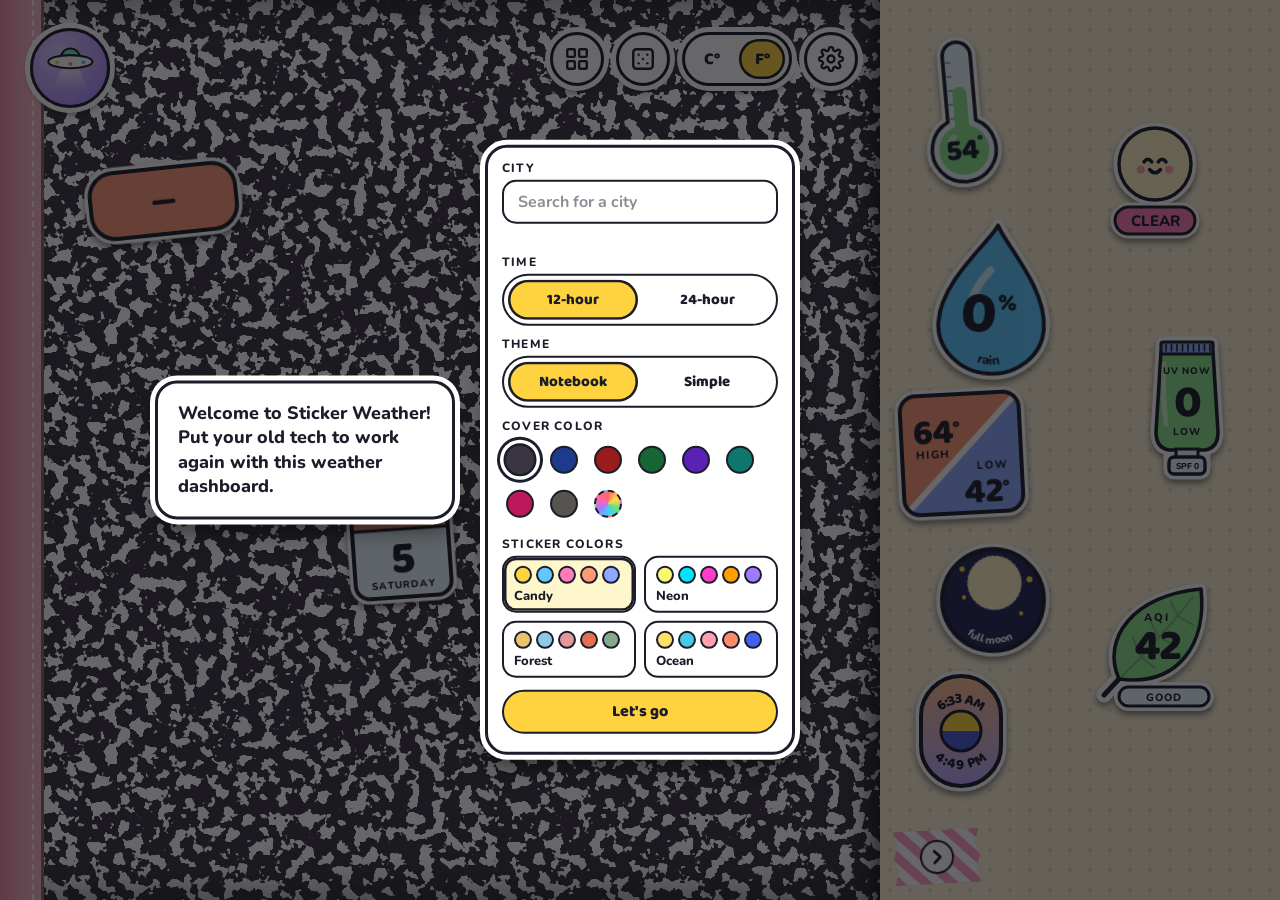
==== web/index.html @ 2c4c2743 "bug fix for dark mode simple, the face was not showing up" ====
<!doctype html>
<html lang="en">
<head>
<meta charset="utf-8">
<meta name="viewport" content="width=device-width, initial-scale=1, viewport-fit=cover">
<title>Sticker Weather</title>
<link rel="icon" type="image/svg+xml" href="favicon-light.svg" media="(prefers-color-scheme: light)">
<link rel="icon" type="image/svg+xml" href="favicon-dark.svg" media="(prefers-color-scheme: dark)">
<link href="https://fonts.googleapis.com/css2?family=Baloo+2:wght@600;700;800&family=Nunito:wght@600;800&display=swap" rel="stylesheet">
<style>
  :root {
    --ink: #1b1d2a;
    --cream: #fff6dc;
    --sheet: #fbf1d6;
    --purple: #a77bff;
    --spine: #f4a3b8;
    --bg: #fff;
    --dot: rgba(0,0,0,.14);
    --line: rgba(0,0,0,.2);
    --f1: #eee; --f2: #ddd; --f3: #bbb;
    --lg-dome: #6ee7b7; --lg-body: #fff; --lg-l1: #ffd23f; --lg-l2: #ff7ab8; --lg-l3: #5ec8ff;
    --drawer-h: 252px;
    --drawer-w: 400px;
    --drawer-w-closed: 118px;
    --spine-w: 30px;
  }
  * { box-sizing: border-box; }
  html, body { margin: 0; height: 100%; overflow: hidden; overscroll-behavior: none; background: #0b0b0d; font-family: 'Nunito', system-ui, sans-serif; color: var(--ink); }
  button { font: inherit; color: inherit; }
  :focus-visible { outline: 3px dashed var(--purple); outline-offset: 5px; }

  /* ================= layout ================= */
  .app { height: 100vh; height: 100dvh; height: var(--app-h, 100dvh); display: grid; grid-template-rows: 1fr auto; }
  .drawer { position: relative; height: var(--drawer-h); transition: height .28s ease; z-index: 30; }
  .app[data-open="false"] .drawer { height: 0; }

  /* ================= canvas: composition notebook cover ================= */
  .canvas {
    position: relative; overflow: hidden; min-height: 0; background-color: #3a3540;
    background-image: url("data:image/svg+xml;utf8,<svg xmlns='http://www.w3.org/2000/svg' width='420' height='420'><filter id='n' x='0' y='0' width='100%' height='100%'><feTurbulence type='fractalNoise' baseFrequency='0.075' numOctaves='3' seed='11' stitchTiles='stitch'/><feColorMatrix type='matrix' values='0 0 0 0 1  0 0 0 0 1  0 0 0 0 1  0 0 0 -34 15.6'/></filter><rect width='420' height='420' filter='url(%23n)'/></svg>");
    background-size: 420px 420px;
    box-shadow: inset 0 0 50px rgba(0,0,0,.55);
  }
  .spine { position: absolute; left: 0; top: 0; bottom: 0; width: var(--spine-w); z-index: 1;
    background: linear-gradient(90deg, #e98aa4, var(--spine) 40%, #f9b9c9); border-right: 3px solid rgba(0,0,0,.35); }
  .spine::after { content: ''; position: absolute; top: 0; bottom: 0; right: 7px; border-right: 2.5px dashed rgba(255,255,255,.7); }

  /* ================= top-left logo + top-right controls ================= */
  .logo { position: absolute; left: 14px; top: 14px; width: 60px; height: 60px; z-index: 6; border-radius: 50%;
    background: radial-gradient(circle at 35% 30%, #d9ccff, #a77bff); border: 3px solid var(--ink); box-shadow: 0 0 0 5px #fff, 0 6px 6px rgba(0,0,0,.5); display: grid; place-items: center; }
  .logo { cursor: pointer; text-decoration: none; color: inherit; -webkit-tap-highlight-color: transparent; }
  .logo svg { width: 74%; height: auto; }
  @keyframes ufo-bob { 0%, 100% { transform: translateY(0); } 50% { transform: translateY(-5px); } }
  @keyframes ufo-flash { 0%, 100% { opacity: 1; } 50% { opacity: .1; } }
  @media (prefers-reduced-motion: no-preference) {
    .logo:hover svg { animation: ufo-bob .9s ease-in-out infinite; }
    .logo:hover .lt { animation: ufo-flash .45s steps(2, jump-none) infinite; }
    .logo:hover .lt:nth-of-type(2) { animation-delay: .15s; }
    .logo:hover .lt:nth-of-type(3) { animation-delay: .3s; }
    @keyframes ufo-away { 0% { transform: translate(0, 0) scale(1); opacity: 1; } 22% { transform: translate(0, 6px) scale(1.05); opacity: 1; } 100% { transform: translate(34px, -130px) scale(.15) rotate(18deg); opacity: 0; } }
    .logo.launch svg { animation: ufo-away .75s cubic-bezier(.5, 0, .9, .4) forwards; }
    .logo.launch .lt { animation: ufo-flash .15s steps(2, jump-none) infinite; }
  }
  .top-actions { position: absolute; right: 14px; top: 16px; z-index: 1100; display: flex; gap: 12px; align-items: center; }
  .top-actions, .logo { transition: opacity .35s ease, transform .35s ease, visibility 0s; }
  .app.idle .top-actions, .app.idle .logo { opacity: 0; transform: translateY(-14px); pointer-events: none; visibility: hidden; transition: opacity .45s ease, transform .45s ease, visibility 0s .45s; }
  .units, .gear { background: #fff; border: 3px solid var(--ink); box-shadow: 0 0 0 5px #fff, 0 6px 6px rgba(0,0,0,.5); }
  .units { display: flex; gap: 4px; padding: 4px; border-radius: 999px; }
  .units button { font: 800 17px/1 'Baloo 2', sans-serif; min-width: 46px; min-height: 40px; border: 0; border-radius: 999px; padding: 0 12px; background: transparent; cursor: pointer; transition: background-color .15s; }
  .units button:hover { background: #f1ecff; }
  .units button[aria-pressed="true"] { background: #ffd23f; box-shadow: inset 0 0 0 2.5px var(--ink); }
  .gear { width: 54px; height: 54px; border-radius: 50%; padding: 0; cursor: pointer; display: grid; place-items: center; transition: background-color .15s; }
  .gear:hover { background: #f1ecff; }
  .gear svg { width: 26px; height: 26px; }
  .gear { transition: background-color .15s, transform .15s, opacity .15s; }

  /* grid button: locked state swaps the grid icon for a lock; a lock FAB hangs below it on hover (mouse only) */
  .grid-wrap { position: relative; display: flex; }
  #grid { -webkit-touch-callout: none; user-select: none; -webkit-user-select: none; }
  #grid .ic-lock { display: none; }
  #grid[aria-pressed="true"] .ic-grid { display: none; }
  #grid[aria-pressed="true"] .ic-lock { display: block; }
  .fab { position: absolute; top: calc(100% + 10px); left: 50%; width: 44px; height: 44px; z-index: 2;
    opacity: 0; visibility: hidden; pointer-events: none; transform: translate(-50%, -6px) scale(.9);
    transition: opacity .15s, transform .15s, visibility 0s .15s, background-color .15s; }
  .fab svg { width: 22px; height: 22px; }
  .fab::before { content: ''; position: absolute; inset: -14px -8px -8px; }   /* keeps hover alive across the gap and enlarges the hit area */
  #grid[aria-pressed="true"] ~ .fab, #grid[aria-disabled="true"] ~ .fab { display: none; }
  @media (hover: hover) and (pointer: fine) {
    .grid-wrap:hover .fab, .grid-wrap:focus-within .fab { opacity: 1; visibility: visible; pointer-events: auto; transform: translate(-50%, 0) scale(1);
      transition: opacity .15s, transform .15s, visibility 0s, background-color .15s; }
  }
  .trash:not(.show) { opacity: 0; transform: scale(.6); visibility: hidden; pointer-events: none; transition: opacity .15s, transform .15s, visibility 0s .15s; }
  .trash.hot { background: #ff4d6a; color: #fff; transform: scale(1.32); box-shadow: 0 0 0 5px #fff, 0 0 0 9px #ff4d6a; }
  .trash.hot svg { animation: bump .5s ease infinite; }
  .sticker .rz { position: absolute; right: -24px; bottom: -24px; width: 30px; height: 30px; display: grid; place-items: center; background: #fff; color: var(--ink); border: 2.5px solid var(--ink); border-radius: 50%; cursor: nwse-resize; touch-action: none; pointer-events: auto; z-index: 3; box-shadow: 0 2px 3px rgba(0,0,0,.4); }
  .sticker .rz::before { content: ''; position: absolute; inset: -12px; }
  .sticker .rz svg { width: 16px; height: 16px; }
  .sticker.resizing { filter: drop-shadow(0 10px 8px rgba(0,0,0,.45)); }
  .tool[aria-pressed="true"], .tool[aria-pressed="true"]:hover { background: #ffd23f; }
  .cell-hint { position: absolute; z-index: 5; pointer-events: none; border: 3px dashed #fff; border-radius: 16px; background: rgba(255, 255, 255, .14); transition: left .12s, top .12s, width .12s, height .12s; }
  .tool { touch-action: manipulation; }
  .tool[aria-disabled="true"] { opacity: .5; cursor: default; }
  .tool[aria-disabled="true"]:hover { background: #fff; }
  .tool:active:not([aria-disabled="true"]) svg { transform: scale(.88); }
  .tool svg { transition: transform .12s; }
  .sticker.doomed::after { border-style: solid; border-color: #ff4d6a; background: rgba(255, 77, 106, .3); }
  .sticker.doomed svg { transform: scale(.82); opacity: .75; transition: transform .14s ease, opacity .14s ease; }
  .trash.bump svg { animation: bump .38s ease; }
  @keyframes bump { 0%, 100% { transform: rotate(0); } 30% { transform: rotate(-14deg); } 65% { transform: rotate(10deg); } }
  .sticker.sel::after { content: ''; position: absolute; inset: -10px; border: 3px dashed #fff; border-radius: 18px; pointer-events: none; }

  /* ================= settings panel ================= */
  .panel { position: absolute; z-index: 1200; right: 14px; top: 86px; width: min(310px, calc(100% - 28px)); padding: 14px 14px 6px; background: #fff; color: var(--ink); border: 3px solid var(--ink); border-radius: 22px; box-shadow: 0 0 0 5px #fff, 0 12px 20px rgba(0,0,0,.45); }
  .panel[hidden] { display: none; }
  .panel { max-height: calc(100% - 96px); overflow-y: auto; overscroll-behavior: contain; }
  /* first visit: the same panel opens as a centered modal with a welcome note, then glides to its dropdown spot */
  .intro-backdrop { position: fixed; inset: 0; z-index: 1190; background: rgba(11, 11, 13, .62); transition: opacity .4s ease; }
  .intro-backdrop[hidden], .welcome[hidden], .intro-only[hidden], .introerr[hidden] { display: none; }
  .intro-backdrop.out, .welcome.out { opacity: 0; }
  .welcome { position: fixed; z-index: 1200; width: min(300px, calc(100vw - 28px)); padding: 18px 20px; background: #fff; color: var(--ink); border: 3px solid var(--ink); border-radius: 22px; box-shadow: 0 0 0 5px #fff, 0 12px 20px rgba(0,0,0,.45); font: 800 18px/1.35 'Nunito', sans-serif; transition: opacity .3s ease; }
  .panel:focus { outline: none; }
  .panel.intro { position: fixed; z-index: 1200; left: 50%; top: 50%; right: auto; transform: translate(-50%, -50%); max-height: calc(100dvh - 28px); }
  .introdone { width: 100%; min-height: 44px; border: 2.5px solid var(--ink); border-radius: 999px; background: #ffd23f; font: 800 16px/1 'Baloo 2', sans-serif; cursor: pointer; }
  .introdone:hover { filter: brightness(.96); }
  .introerr { margin: 0 2px 8px; font: 800 13px/1.3 'Nunito', sans-serif; color: #c0182f; }
  html[data-theme="simple"] .welcome { background: var(--bg); border-width: 2px; box-shadow: 0 10px 28px rgba(0,0,0,.2); }
  html[data-theme="simple"] .introdone { background: var(--f3); }
  @media (min-width: 700px) {
    .welcome { left: 50%; top: 50%; transform: translate(calc(-100% - 185px), -50%); }   /* desktop: note sits to the left of the modal */
  }
  @media (max-width: 699px) {
    .welcome { left: 50%; top: 14px; transform: translateX(-50%); }                     /* mobile: note sits on top of the modal */
    .panel.intro { top: auto; bottom: 14px; transform: translateX(-50%); max-height: calc(100dvh - 190px); }
  }
  .cityfield { position: relative; }
  #cityInput { width: 100%; min-height: 44px; padding: 0 14px; border: 2.5px solid var(--ink); border-radius: 14px; background: #fff; color: var(--ink); font: 700 16px/1 'Nunito', sans-serif; }
  #cityInput::placeholder { color: var(--ink); opacity: .5; }
  #cityList { list-style: none; margin: 6px 0 0; padding: 0; max-height: 224px; overflow-y: auto; border: 2.5px solid var(--ink); border-radius: 14px; background: #fff; }
  #cityList[hidden] { display: none; }
  #cityList li { min-height: 44px; padding: 7px 14px; display: flex; flex-direction: column; justify-content: center; cursor: pointer; font: 800 15px/1.15 'Nunito', sans-serif; }
  #cityList li + li { border-top: 1.5px solid rgba(0,0,0,.12); }
  #cityList li small { font: 600 12px/1.25 'Nunito', sans-serif; opacity: .7; }
  #cityList li:hover, #cityList li[aria-selected="true"] { background: #f1ecff; }
  .citymsg { margin: 6px 2px 0; min-height: 1.2em; font: 700 12px/1.3 'Nunito', sans-serif; opacity: .78; }
  .panel .grp { margin: 0 0 12px; }
  .panel h3 { margin: 0 0 6px; font: 800 12px/1 'Nunito', sans-serif; letter-spacing: 1.2px; text-transform: uppercase; }
  .seg { display: flex; gap: 4px; padding: 4px; border: 2.5px solid var(--ink); border-radius: 999px; }
  .seg button { flex: 1; min-height: 40px; border: 0; border-radius: 999px; background: transparent; font: 800 15px/1 'Baloo 2', sans-serif; cursor: pointer; transition: background-color .15s; }
  .seg button:hover { background: #f1ecff; }
  .seg button[aria-pressed="true"] { background: #ffd23f; box-shadow: inset 0 0 0 2.5px var(--ink); }
  .swatches { display: flex; flex-wrap: wrap; gap: 0; margin: 0 -4px; }
  .sw { width: 44px; height: 44px; border: 0; padding: 0; background: transparent; cursor: pointer; display: grid; place-items: center; }
  .sw i { width: 28px; height: 28px; border-radius: 50%; background: var(--c); border: 2.5px solid var(--ink); transition: transform .15s; }
  .sw[aria-pressed="true"] i { transform: scale(1.18); box-shadow: 0 0 0 3px #fff, 0 0 0 5.5px var(--ink); }
  .custom { width: 44px; height: 44px; display: grid; place-items: center; cursor: pointer; position: relative; }
  .custom input { position: absolute; inset: 0; width: 100%; height: 100%; opacity: 0; cursor: pointer; }
  .custom i { width: 28px; height: 28px; border-radius: 50%; border: 2.5px dashed var(--ink); background: conic-gradient(#f66, #fd4, #6d8, #4cf, #a7f, #f6a, #f66); }
  .palettes { display: grid; grid-template-columns: 1fr 1fr; gap: 8px; }
  .pal { min-height: 56px; padding: 8px 10px; display: grid; gap: 6px; align-content: center; text-align: left; border: 2.5px solid var(--ink); border-radius: 14px; background: #fff; color: var(--ink); cursor: pointer; transition: background-color .15s; }
  .pal:hover { background: #f1ecff; }
  .pal[aria-pressed="true"] { background: #fff7cc; box-shadow: inset 0 0 0 2.5px var(--ink); }
  .pal .chips { display: flex; gap: 4px; }
  .pal .chips i { width: 18px; height: 18px; border-radius: 50%; background: var(--c); border: 2px solid var(--ink); }
  .pal .nm { font: 800 13px/1 'Nunito', sans-serif; }

  /* ================= stickers ================= */
  .sticker { touch-action: none; user-select: none; -webkit-user-select: none; cursor: grab; filter: drop-shadow(0 4px 3px rgba(0,0,0,.45)); transition: filter .15s; }
  .sticker svg { display: block; width: 100%; height: 100%; overflow: visible; pointer-events: none; }
  .sticker text { font-family: 'Baloo 2', 'Nunito', sans-serif; font-weight: 800; }
  .sticker .lab { font-family: 'Nunito', sans-serif; font-weight: 800; }
  .sticker:hover { filter: drop-shadow(0 7px 5px rgba(0,0,0,.5)); }
  .sticker.drag { cursor: grabbing; z-index: 1000; filter: drop-shadow(0 16px 10px rgba(0,0,0,.5)); }
  .canvas .sticker { position: absolute; left: 0; top: 0; z-index: 10; }
  #dragLayer .sticker { position: fixed; z-index: 1000; }
  .sticker.pop svg { animation: pop .34s cubic-bezier(.3, 1.6, .5, 1); }
  @keyframes pop { 0% { transform: scale(.82); } 100% { transform: scale(1); } }

  /* ================= drawer: the sticker sheet ================= */
  .drawer-inner { position: absolute; inset: 0; overflow: hidden; display: flex; flex-direction: column; opacity: 1; transition: opacity .2s ease;
    background-color: var(--sheet); background-image: radial-gradient(rgba(27,29,42,.13) 1.6px, transparent 2px); background-size: 20px 20px;
    box-shadow: 0 -8px 18px rgba(0,0,0,.35); }
  .app[data-open="false"] .drawer-inner { opacity: 0; pointer-events: none; }

  .tab { position: absolute; right: 12px; top: -48px; width: 78px; height: 48px; border: 0; padding: 0; cursor: pointer; z-index: 5; display: grid; place-items: center; color: var(--ink);
    background: repeating-linear-gradient(45deg, #ff9ec4 0 9px, #fff 9px 18px); transform: rotate(-3deg); filter: drop-shadow(0 3px 2px rgba(0,0,0,.45));
    clip-path: polygon(0 0, 5% 25%, 0 50%, 5% 75%, 0 100%, 100% 100%, 95% 75%, 100% 50%, 95% 25%, 100% 0); transition: transform .15s; }
  .tab:hover { transform: rotate(-1deg) translateY(-2px); }
  .tab span { display: grid; place-items: center; width: 34px; height: 34px; border-radius: 50%; background: #fff; border: 2.5px solid var(--ink); }
  .tab svg { width: 20px; height: 20px; transition: transform .28s ease; }
  .app[data-open="false"] .tab svg { transform: rotate(180deg); }

  .slots { flex: 1; display: flex; justify-content: space-evenly; align-items: center; padding: 18px 16px 0; min-height: 0; }
  .slot { display: grid; place-items: center; min-width: 0; }
  .slot:nth-child(1) { transform: translateY(-4px) rotate(-5deg); }
  .slot:nth-child(2) { transform: translateY(2px) rotate(4deg); }
  .slot:nth-child(3) { transform: translateY(-10px) rotate(-3deg); }
  .slot:nth-child(4) { transform: translateY(8px) rotate(5deg); }

  .nav { display: flex; align-items: center; justify-content: center; gap: 18px; padding: 0 0 14px; }
  .nav[hidden] { display: none; }
  .nav .arrow { width: 44px; height: 44px; border-radius: 50%; border: 3px solid var(--ink); background: #fff; color: var(--ink); box-shadow: 0 3px 0 var(--ink); cursor: pointer; display: grid; place-items: center; padding: 0; transition: transform .12s, box-shadow .12s, background-color .15s; }
  .nav .arrow:hover:not(:disabled) { background: #f1ecff; }
  .nav .arrow:active:not(:disabled) { transform: translateY(3px); box-shadow: 0 0 0 var(--ink); }
  .nav .arrow:disabled { opacity: .35; cursor: default; }
  .nav .arrow svg { width: 20px; height: 20px; }
  .dots { display: flex; gap: 8px; align-items: center; }
  .dot { width: 44px; height: 44px; border: 0; padding: 0; background: transparent; cursor: pointer; display: grid; place-items: center; }
  .dot::before { content: ''; width: 16px; height: 16px; border-radius: 50%; background: var(--c, #ff8fb8); border: 2.5px solid var(--ink); transition: transform .15s; }
  .dot[aria-current="true"]::before { transform: scale(1.45); box-shadow: 0 0 0 3px #fff, 0 0 0 5.5px var(--ink); }
  .dot:nth-child(2n)::before { --c: #ffd23f; }
  .dot:nth-child(3n)::before { --c: #5ec8ff; }

  /* ================= theme: simple (soft dots, light/dark, monochrome) ================= */
  html[data-theme="simple"] { --purple: var(--ink); }
  html[data-theme="simple"] body { background: var(--bg); }
  html[data-theme="simple"] :focus-visible { outline: 2.5px solid var(--ink); outline-offset: 4px; }
  html[data-theme="simple"] .canvas { background-color: var(--bg); background-image: radial-gradient(var(--dot) 1.6px, transparent 2px); background-size: 22px 22px; box-shadow: none; }
  html[data-theme="simple"] .spine, html[data-theme="simple"]
  html[data-theme="simple"] .logo { background: var(--f1); border: 2px solid var(--ink); box-shadow: none; }
  html[data-theme="simple"] .units, html[data-theme="simple"] .gear, html[data-theme="simple"] .panel { background: var(--bg); border: 2px solid var(--ink); box-shadow: 0 4px 14px rgba(0,0,0,.12); }
  html[data-theme="simple"] .panel { box-shadow: 0 10px 28px rgba(0,0,0,.2); }
  html[data-theme="simple"] .units button:hover, html[data-theme="simple"] .gear:hover, html[data-theme="simple"] .seg button:hover { background: var(--f1); }
  html[data-theme="simple"] .units button[aria-pressed="true"], html[data-theme="simple"] .seg button[aria-pressed="true"] { background: var(--f3); box-shadow: none; }
  html[data-theme="simple"] .seg { border-width: 2px; }
  html[data-theme="simple"] #cityInput, html[data-theme="simple"] #cityList { border-width: 2px; border-radius: 14px; background: var(--bg); }
  html[data-theme="simple"] #cityList li:hover, html[data-theme="simple"] #cityList li[aria-selected="true"] { background: var(--f1); }
  html[data-theme="simple"] #cityList li + li { border-top-color: var(--line); }
  html[data-theme="simple"] .trash.hot { background: var(--ink); color: var(--bg); box-shadow: 0 0 0 5px var(--bg), 0 0 0 8px var(--ink); }
  html[data-theme="simple"] .sticker.doomed::after { border-color: var(--ink); background: var(--dot); }
  html[data-theme="simple"] .sticker .rz { border-radius: 0; background: var(--bg); border-width: 2px; }
  html[data-theme="simple"] .tool[aria-pressed="true"], html[data-theme="simple"] .tool[aria-pressed="true"]:hover { background: var(--f3); }
  html[data-theme="simple"] .cell-hint { border-color: var(--ink); background: var(--dot); border-radius: 0; }
  html[data-theme="simple"] .sticker.sel::after { border-color: var(--ink); }
  html[data-theme="simple"] .sw[aria-pressed="true"] i { box-shadow: 0 0 0 3px var(--bg), 0 0 0 5px var(--ink); }
  html[data-theme="simple"] .sticker { filter: drop-shadow(0 2px 4px rgba(0,0,0,.16)); }
  html[data-theme="simple"] .sticker:hover { filter: drop-shadow(0 4px 8px rgba(0,0,0,.22)); }
  html[data-theme="simple"] .sticker.drag { filter: drop-shadow(0 14px 14px rgba(0,0,0,.28)); }
  html[data-theme="simple"] .slot { transform: none !important; }
  html[data-theme="simple"] .drawer-inner { background-color: var(--sheet); background-image: radial-gradient(var(--dot) 1.6px, transparent 2px); background-size: 22px 22px; border-top: 2px solid var(--ink); box-shadow: 0 -6px 18px rgba(0,0,0,.1); }
  html[data-theme="simple"] .tab { background: var(--f2); border: 0; clip-path: none; transform: none; filter: none; border-radius: 14px 14px 0 0; box-shadow: inset 0 0 0 2px var(--ink); }
  html[data-theme="simple"] .tab:hover { transform: none; background: var(--f3); }
  html[data-theme="simple"] .tab span { background: transparent; border: 0; }
  html[data-theme="simple"] .nav .arrow { background: var(--bg); border-width: 2px; box-shadow: none; }
  html[data-theme="simple"] .nav .arrow:hover:not(:disabled) { background: var(--f1); }
  html[data-theme="simple"] .nav .arrow:active:not(:disabled) { transform: scale(.94); }
  html[data-theme="simple"] .dot::before { background: var(--f3); border-width: 2px; }
  html[data-theme="simple"] .dot[aria-current="true"]::before { background: var(--ink); box-shadow: 0 0 0 3px var(--sheet), 0 0 0 5px var(--ink); }
  html[data-theme="simple"] {
    --lg-dome: var(--f3); --lg-body: var(--f1); --lg-l1: var(--ink); --lg-l2: var(--ink); --lg-l3: var(--ink);
  }

  /* ================= mobile: compact top row ================= */
  @media (max-width: 699px) {
    .logo { left: 10px; top: 12px; width: 52px; height: 52px; }
    .top-actions { right: 10px; top: 14px; gap: 6px; }
    .gear { width: 44px; height: 44px; }
    .gear svg { width: 22px; height: 22px; }
    .units button { min-width: 38px; min-height: 36px; padding: 0 8px; font-size: 16px; }
    .panel { top: 74px; right: 10px; max-height: calc(100% - 84px); }
  }

  /* ================= tablet ================= */
  @media (min-width: 700px) {
    :root { --spine-w: 38px; }
    .logo { left: 30px; top: 28px; width: 80px; height: 80px; }
    .top-actions { right: 22px; top: 32px; }
    .panel { right: 22px; top: 102px; }
  }

  /* ================= desktop: drawer becomes a right sidebar ================= */
  @media (min-width: 1100px) {
    :root { --spine-w: 44px; }
    .app { grid-template-rows: none; grid-template-columns: 1fr auto; }
    .drawer { height: 100%; width: var(--drawer-w); transition: width .28s ease; }
    .app[data-open="false"] .drawer { height: 100%; width: var(--drawer-w-closed); }
    .drawer-inner { flex-direction: row-reverse; border-top: 0; box-shadow: -8px 0 18px rgba(0,0,0,.35); }
    html[data-theme="simple"] .drawer-inner { border-left: 2px solid var(--ink); box-shadow: -6px 0 18px rgba(0,0,0,.1); }
    .tab { right: auto; left: 14px; top: auto; bottom: 16px; width: 86px; height: 54px; }
    html[data-theme="simple"] .tab { left: 0; bottom: 16px; border-radius: 0 14px 14px 0; }
    .tab svg { transform: rotate(-90deg); }
    .app[data-open="false"] .tab svg { transform: rotate(90deg); }
    .slots { flex-direction: column; flex-wrap: wrap; align-content: space-evenly; justify-content: space-evenly; gap: 8px 0; padding: 24px 12px 96px 0; }
    .slot { width: 50%; }
    .slot[data-alt="0"] { translate: -16px 0; }   /* zigzag: every other sticker in a column steps aside */
    .slot[data-alt="1"] { translate: 16px 0; }
    .slot:nth-child(1) { transform: translateY(-4px) rotate(-5deg); }
    .slot:nth-child(2) { transform: translateY(6px) rotate(4deg); }
    .slot:nth-child(3) { transform: translateY(-2px) rotate(-3deg); }
    .slot:nth-child(4) { transform: translateY(4px) rotate(5deg); }
    .nav { flex-direction: column; padding: 0 0 0 20px; gap: 12px; justify-content: center; }
    .nav .arrow svg { transform: rotate(90deg); }
    .dots { flex-direction: column; gap: 4px; }
  }

  @media (prefers-reduced-motion: reduce) {
    .drawer, .drawer-inner, .tab svg, .sticker, .tab, .units button, .seg button, .sw i, .fab { transition: none; }
    .sticker.pop svg, .trash.bump svg, .trash.hot svg { animation: none; }
  }
</style>
</head>
<body>
<div class="app" id="app" data-open="true">
  <main class="canvas" id="canvas">
    <div class="spine" aria-hidden="true"></div>
    <a class="logo" href="https://kachel.work" aria-label="kachel.work">
      <svg viewBox="-46 -30 92 86" aria-hidden="true"><defs><linearGradient id="bm" x1="0" y1="0" x2="0" y2="1"><stop offset="0" stop-color="#fff" stop-opacity=".7"/><stop offset="1" stop-color="#fff" stop-opacity="0"/></linearGradient></defs><polygon points="-14,10 14,10 28,52 -28,52" fill="url(#bm)" style="opacity:var(--beam-o,1)"/><path d="M -16 -3 A 16 16 0 0 1 16 -3 Z" style="fill:var(--lg-dome);stroke:var(--ink)" stroke-width="3.5" stroke-linejoin="round"/><ellipse cx="0" cy="3" rx="37" ry="11" style="fill:var(--lg-body);stroke:var(--ink)" stroke-width="3.5"/><circle class="lt" cx="-22" cy="4" r="3.4" style="fill:var(--lg-l1)"/><circle class="lt" cx="0" cy="7" r="3.4" style="fill:var(--lg-l2)"/><circle class="lt" cx="22" cy="4" r="3.4" style="fill:var(--lg-l3)"/></svg>
    </a>
    <div class="top-actions">
      <button class="gear trash" id="trash" type="button" aria-label="Remove selected sticker">
        <svg viewBox="0 0 24 24" fill="none" stroke="currentColor" stroke-width="2.2" stroke-linecap="round" stroke-linejoin="round" aria-hidden="true"><path d="M3 6h18"/><path d="M19 6l-1 14a2 2 0 0 1-2 2H8a2 2 0 0 1-2-2L5 6"/><path d="M8 6V4a2 2 0 0 1 2-2h4a2 2 0 0 1 2 2v2"/><path d="M10 11v6"/><path d="M14 11v6"/></svg>
      </button>
      <div class="grid-wrap">
        <button class="gear tool" id="grid" type="button" aria-label="Arrange stickers in a grid. Click again to shuffle the grid. Press and hold on touch screens to lock it">
          <svg class="ic-grid" viewBox="0 0 24 24" fill="none" stroke="currentColor" stroke-width="2.2" stroke-linecap="round" stroke-linejoin="round" aria-hidden="true"><rect x="3" y="3" width="7" height="7" rx="1"/><rect x="14" y="3" width="7" height="7" rx="1"/><rect x="14" y="14" width="7" height="7" rx="1"/><rect x="3" y="14" width="7" height="7" rx="1"/></svg>
          <svg class="ic-lock" viewBox="0 0 24 24" fill="none" stroke="currentColor" stroke-width="2.2" stroke-linecap="round" stroke-linejoin="round" aria-hidden="true"><rect x="5" y="11" width="14" height="10" rx="2"/><path d="M8 11V7a4 4 0 0 1 8 0v4"/></svg>
        </button>
        <button class="gear fab" id="gridFab" type="button" aria-label="Lock the grid">
          <svg viewBox="0 0 24 24" fill="none" stroke="currentColor" stroke-width="2.2" stroke-linecap="round" stroke-linejoin="round" aria-hidden="true"><rect x="5" y="11" width="14" height="10" rx="2"/><path d="M8 11V7a4 4 0 0 1 8 0v4"/></svg>
        </button>
      </div>
      <button class="gear tool" id="shuffle" type="button" aria-label="Scatter stickers randomly. Double-tap to also randomize their sizes">
        <svg viewBox="0 0 24 24" fill="none" stroke="currentColor" stroke-width="2.2" stroke-linecap="round" stroke-linejoin="round" aria-hidden="true"><rect x="3" y="3" width="18" height="18" rx="3"/><path d="M8 8h.01"/><path d="M16 8h.01"/><path d="M12 12h.01"/><path d="M8 16h.01"/><path d="M16 16h.01"/></svg>      </button>
      <div class="units" role="group" aria-label="Temperature unit">
        <button type="button" data-unit="C" aria-pressed="false">C°</button>
        <button type="button" data-unit="F" aria-pressed="true">F°</button>
      </div>
      <button class="gear" id="gear" type="button" aria-label="Theme settings" aria-expanded="false" aria-controls="panel">
        <svg viewBox="0 0 24 24" fill="none" stroke="currentColor" stroke-width="2.2" stroke-linecap="round" stroke-linejoin="round" aria-hidden="true"><circle cx="12" cy="12" r="3.2"/><path d="M19.4 15a1.7 1.7 0 0 0 .3 1.9l.1.1a2 2 0 1 1-2.8 2.8l-.1-.1a1.7 1.7 0 0 0-1.9-.3 1.7 1.7 0 0 0-1 1.5V21a2 2 0 1 1-4 0v-.1a1.7 1.7 0 0 0-1.1-1.5 1.7 1.7 0 0 0-1.9.3l-.1.1a2 2 0 1 1-2.8-2.8l.1-.1a1.7 1.7 0 0 0 .3-1.9 1.7 1.7 0 0 0-1.5-1H3a2 2 0 1 1 0-4h.1a1.7 1.7 0 0 0 1.5-1.1 1.7 1.7 0 0 0-.3-1.9l-.1-.1a2 2 0 1 1 2.8-2.8l.1.1a1.7 1.7 0 0 0 1.9.3H9a1.7 1.7 0 0 0 1-1.5V3a2 2 0 1 1 4 0v.1a1.7 1.7 0 0 0 1 1.5 1.7 1.7 0 0 0 1.9-.3l.1-.1a2 2 0 1 1 2.8 2.8l-.1.1a1.7 1.7 0 0 0-.3 1.9V9a1.7 1.7 0 0 0 1.5 1H21a2 2 0 1 1 0 4h-.1a1.7 1.7 0 0 0-1.5 1z"/></svg>
      </button>
    </div>

    <section class="panel" id="panel" role="dialog" aria-label="Settings" hidden>
      <div class="grp">
        <h3 id="h-city">City</h3>
        <div class="cityfield">
          <input id="cityInput" type="search" role="combobox" aria-labelledby="h-city" aria-autocomplete="list" aria-expanded="false" aria-controls="cityList" autocomplete="off" autocapitalize="words" spellcheck="false" placeholder="Search for a city">
          <ul id="cityList" role="listbox" aria-labelledby="h-city" hidden></ul>
        </div>
        <p class="citymsg" id="cityMsg" aria-live="polite"></p>
      </div>
      <div class="grp">
        <h3 id="h-clock">Time</h3>
        <div class="seg" role="group" aria-labelledby="h-clock">
          <button type="button" data-clock-btn="12" aria-pressed="true">12-hour</button>
          <button type="button" data-clock-btn="24" aria-pressed="false">24-hour</button>
        </div>
      </div>
      <div class="grp">
        <h3 id="h-theme">Theme</h3>
        <div class="seg" role="group" aria-labelledby="h-theme">
          <button type="button" data-theme-btn="notebook" aria-pressed="true">Notebook</button>
          <button type="button" data-theme-btn="simple" aria-pressed="false">Simple</button>
        </div>
      </div>
      <div class="grp notebook-only">
        <h3 id="h-cover">Cover color</h3>
        <div class="swatches" id="coverSwatches" role="group" aria-labelledby="h-cover"></div>
      </div>
      <div class="grp notebook-only">
        <h3 id="h-palette">Sticker colors</h3>
        <div class="palettes" id="palettes" role="group" aria-labelledby="h-palette"></div>
      </div>
      <div class="grp simple-only">
        <h3 id="h-mode">Mode</h3>
        <div class="seg" role="group" aria-labelledby="h-mode">
          <button type="button" data-mode-btn="light" aria-pressed="true">Light</button>
          <button type="button" data-mode-btn="dark" aria-pressed="false">Dark</button>
        </div>
      </div>
      <div class="grp simple-only">
        <h3 id="h-color">Color</h3>
        <div class="swatches" id="swatches" role="group" aria-labelledby="h-color"></div>
      </div>
      <div class="grp intro-only" hidden>
        <p class="introerr" id="introErr" role="alert" hidden>Choose a city to continue.</p>
        <button type="button" class="introdone" id="introDone">Let's go</button>
      </div>
    </section>
    <div class="intro-backdrop" id="introBackdrop" hidden></div>
    <div class="welcome" id="welcome" hidden>Welcome to Sticker Weather! Put your old tech to work again with this weather dashboard.</div>
  </main>

  <aside class="drawer" id="drawer" aria-label="Sticker sheet">
    <button class="tab" id="tab" type="button" aria-label="Toggle sticker drawer" aria-expanded="true">
      <span><svg viewBox="0 0 24 24" fill="none" stroke="currentColor" stroke-width="3.5" stroke-linecap="round" stroke-linejoin="round"><path d="M5 9l7 7 7-7"/></svg></span>
    </button>
    <div class="drawer-inner">
      <div class="slots" id="slots"></div>
      <div class="nav" id="nav">
        <button type="button" class="arrow" id="prev" aria-label="Previous drawer"><svg viewBox="0 0 24 24" fill="none" stroke="currentColor" stroke-width="4" stroke-linecap="round" stroke-linejoin="round"><path d="M15 5l-7 7 7 7"/></svg></button>
        <div class="dots" id="dots"></div>
        <button type="button" class="arrow" id="next" aria-label="Next drawer"><svg viewBox="0 0 24 24" fill="none" stroke="currentColor" stroke-width="4" stroke-linecap="round" stroke-linejoin="round"><path d="M9 5l7 7-7 7"/></svg></button>
      </div>
    </div>
  </aside>
</div>
<div id="dragLayer"></div>

<script>
/* ============ data (Chicago) ============ */
const CHI = { name: 'Chicago', lat: 41.8781, lon: -87.6298, tz: 'America/Chicago' };
// fallback sample, replaced by live Open-Meteo data when the fetch succeeds
const data = { tempF: 54, feelsF: 51, highF: 64, lowF: 42, code: 0, isDay: 0, precip: 0, sr: '06:33', ss: '16:49', get sunrise() { return clockHM(this.sr); }, get sunset() { return clockHM(this.ss); }, moonPhase: 0.5, uvNow: 3, uvPeak: 5, aqi: 42 };

const clockHM = hm => { const [h, m] = hm.split(':').map(Number), mm = String(m).padStart(2, '0'); return state.clock === '24' ? `${String(h).padStart(2, '0')}:${mm}` : `${((h + 11) % 12) + 1}:${mm} ${h < 12 ? 'AM' : 'PM'}`; };
const phaseName = p => p < .03 || p > .97 ? 'new moon' : p < .22 ? 'waxing crescent' : p < .28 ? 'first quarter' : p < .47 ? 'waxing gibbous' : p < .53 ? 'full moon' : p < .72 ? 'waning gibbous' : p < .78 ? 'last quarter' : 'waning crescent';
const precipLabel = c => c >= 95 ? 'thunderstorm' : (c >= 71 && c <= 77) || c === 85 || c === 86 ? 'snow' : [56, 57, 66, 67].includes(c) ? 'freezing rain' : c >= 51 && c <= 55 ? 'drizzle' : 'rain';

async function loadData() {
  if (!state.city) return;                       // no city chosen yet: nothing to look up
  try {
    const u = `https://api.open-meteo.com/v1/forecast?latitude=${CHI.lat}&longitude=${CHI.lon}&current=temperature_2m,apparent_temperature,weather_code,is_day&hourly=precipitation_probability,uv_index&daily=temperature_2m_max,temperature_2m_min,sunrise,sunset,uv_index_max&temperature_unit=fahrenheit&timezone=${CHI.tz}&forecast_days=1`;
    const j = await (await fetch(u)).json();
    const hour = j.current.time.slice(0, 13) + ':00', i = j.hourly.time.indexOf(hour);
    Object.assign(data, {
      tempF: j.current.temperature_2m, feelsF: j.current.apparent_temperature, code: j.current.weather_code, isDay: j.current.is_day,
      highF: j.daily.temperature_2m_max[0], lowF: j.daily.temperature_2m_min[0],
      precip: j.hourly.precipitation_probability[i] ?? 0, sr: j.daily.sunrise[0].slice(11, 16), ss: j.daily.sunset[0].slice(11, 16),
      uvNow: j.hourly.uv_index[i] ?? 0, uvPeak: j.daily.uv_index_max[0] ?? 0
    });
  } catch (e) { /* keep fallback */ }
  try {
    const a = await (await fetch(`https://air-quality-api.open-meteo.com/v1/air-quality?latitude=${CHI.lat}&longitude=${CHI.lon}&current=us_aqi&timezone=${CHI.tz}`)).json();
    if (a.current && a.current.us_aqi != null) data.aqi = a.current.us_aqi;
  } catch (e) { /* keep fallback */ }
  try {
    const SC = await import('https://cdn.jsdelivr.net/npm/suncalc@2.1.1/+esm');
    data.moonPhase = (SC.getMoonIllumination || SC.default.getMoonIllumination)(new Date()).phase;
  } catch (e) {
    data.moonPhase = ((((Date.now() / 86400000) + 2440587.5) - 2451550.1) / 29.530588853 % 1 + 1) % 1; // synodic fallback
  }
}

/* ============ palettes (swapped when the theme changes) ============ */
let INK, YEL, BLU, PNK, CRM, HI1, HI2, NAVY, DASH, SG1, SG2, SUNB, CLOUDF, BLUSH, SHINE, ONDEEP, EDGE, EDGEW;
const NOTEBOOK = { INK: '#1b1d2a', YEL: '#ffd23f', BLU: '#5ec8ff', PNK: '#ff7ab8', CRM: '#fff2c2', HI1: '#ff9a76', HI2: '#8fa8ff', NAVY: '#232656', DASH: '#6b6fb5', SG1: '#ffc08a', SG2: '#b8a6ff', SUNB: '#4b5bd6', CLOUDF: '#eaf7ff', BLUSH: '#ff8fa3', SHINE: '#ffffff', ONDEEP: '#ffffff', EDGE: '#ffffff', EDGEW: 11 };
const setPalette = p => ({ INK, YEL, BLU, PNK, CRM, HI1, HI2, NAVY, DASH, SG1, SG2, SUNB, CLOUDF, BLUSH, SHINE, ONDEEP, EDGE, EDGEW } = p);
setPalette(NOTEBOOK);
/* sticker palettes (Notebook theme). Each one overrides colors of the base "candy" set; the UV and AQI scale colors stay standard. */
const PALETTES = [
  ['candy', 'Candy', {}],
  ['neon', 'Neon', { INK: '#14123a', YEL: '#f9f871', BLU: '#00e5ff', PNK: '#ff3dcb', CRM: '#fdfcb5', HI1: '#ff9e00', HI2: '#9d7bff', NAVY: '#1d1a5c', DASH: '#6a63d8', SG1: '#ff9e6b', SG2: '#b388ff', SUNB: '#3b30c9', CLOUDF: '#e0fbff', BLUSH: '#ff7be0' }],
  ['forest', 'Forest', { INK: '#1f2a22', YEL: '#e9c46a', BLU: '#8ecae6', PNK: '#e5989b', CRM: '#f6efc8', HI1: '#e76f51', HI2: '#84a98c', NAVY: '#1b4332', DASH: '#52796f', SG1: '#f2cc8f', SG2: '#a3b18a', SUNB: '#2d6a4f', CLOUDF: '#f1f7ee', BLUSH: '#e5989b' }],
  ['ocean', 'Ocean', { INK: '#0b1f3a', YEL: '#ffe066', BLU: '#48cae4', PNK: '#ff9fb2', CRM: '#fff3c4', HI1: '#ff8c69', HI2: '#4361ee', NAVY: '#03045e', DASH: '#5a74d6', SG1: '#9bdcf0', SG2: '#8ea2f5', SUNB: '#0077b6', CLOUDF: '#eaf8ff', BLUSH: '#ff9fb2' }],
];
const stickerPalette = id => ({ ...NOTEBOOK, ...((PALETTES.find(p => p[0] === id) || [])[2] || {}) });

/* monochrome palette from one picked color */
function hexToHsl(hex) {
  const n = parseInt(hex.slice(1), 16), r = (n >> 16 & 255) / 255, g = (n >> 8 & 255) / 255, b = (n & 255) / 255;
  const mx = Math.max(r, g, b), mn = Math.min(r, g, b), l = (mx + mn) / 2, d = mx - mn;
  let h = 0, s = 0;
  if (d) { s = d / (1 - Math.abs(2 * l - 1)); h = mx === r ? ((g - b) / d) % 6 : mx === g ? (b - r) / d + 2 : (r - g) / d + 4; h = (h * 60 + 360) % 360; }
  return { h, s: s * 100 };
}
const hsl = (h, s, l) => `hsl(${Math.round(h)} ${Math.round(s)}% ${l}%)`;
function monoPalette(hex, mode) {
  const { h, s } = hexToHsl(hex), light = mode === 'light', sat = Math.min(s, 85);
  const t = {
    ink: hsl(h, sat * .35, light ? 11 : 94), bg: hsl(h, sat * .22, light ? 96 : 10), sheet: hsl(h, sat * .26, light ? 92 : 14),
    f1: hsl(h, sat * .55, light ? 91 : 24), f2: hsl(h, sat * .7, light ? 80 : 33), f3: hsl(h, sat * .85, light ? 66 : 45),
    deep: hsl(h, sat * .6, light ? 22 : 8), onDeep: hsl(h, sat * .3, 95), shine: hsl(h, sat * .4, light ? 98 : 62),
    dot: light ? 'rgba(0,0,0,.14)' : 'rgba(255,255,255,.13)', line: light ? 'rgba(0,0,0,.2)' : 'rgba(255,255,255,.22)'
  };
  t.pal = { INK: t.ink, YEL: t.f2, BLU: t.f3, PNK: t.f2, CRM: t.onDeep, HI1: t.f1, HI2: t.f3, NAVY: t.deep, DASH: t.f3, SG1: t.f1, SG2: t.f3, SUNB: t.deep, CLOUDF: t.f1, BLUSH: t.f3, SHINE: t.shine, ONDEEP: t.onDeep, EDGE: '#ffffff', EDGEW: 0 };
  return t;
}

/* ============ sticker artwork ============ */
let unit = 'F';
const deg = f => Math.round(unit === 'F' ? f : (f - 32) * 5 / 9);
const ol = (tag, attrs, w) => (w ?? EDGEW) ? `<${tag} ${attrs} fill="${EDGE}" stroke="${EDGE}" stroke-width="${w ?? EDGEW}" stroke-linejoin="round"/>` : ''; // baked die-cut border (notebook only)
const edge = d => ol('path', `d="${d}"`);

function moonPath(phase) {
  const R = 50, p = ((phase % 1) + 1) % 1, c = Math.cos(2 * Math.PI * p), rx = (Math.abs(c) * R).toFixed(2), waxing = p < .5;
  const o = waxing ? 1 : 0, t = waxing ? (c > 0 ? 0 : 1) : (c > 0 ? 1 : 0);
  return p < .01 || p > .99 ? '' : `M 50 0 A 50 50 0 0 ${o} 50 100 A ${rx} 50 0 0 ${t} 50 0 Z`;
}
function burst(cx, cy, r, bumps = 12, depth = 5) {
  const pts = [];
  for (let i = 0; i < 180; i++) { const a = i / 180 * 2 * Math.PI, rr = r + depth * Math.cos(bumps * a); pts.push(`${(cx + rr * Math.cos(a)).toFixed(1)},${(cy + rr * Math.sin(a)).toFixed(1)}`); }
  return `M${pts.join('L')}Z`;
}
const face = (cx, cy, s = 1, ink = INK) => `<g transform="translate(${cx} ${cy}) scale(${s})"><circle cx="-13" cy="5" r="3.6" fill="${BLUSH}" opacity=".85"/><circle cx="13" cy="5" r="3.6" fill="${BLUSH}" opacity=".85"/><g fill="none" stroke="${ink}" stroke-width="3.2" stroke-linecap="round"><path d="M-10 -2 q3.5 -4.5 7 0"/><path d="M3 -2 q3.5 -4.5 7 0"/><path d="M-5 5 q5 6 10 0"/></g></g>`;
const CLOUD = 'M22 68 C6 68 6 44 24 44 C24 26 52 20 60 38 C78 34 86 54 72 64 C70 68 64 68 62 68 Z';
const DROP = 'M50 3 C56 18 98 56 98 94 A48 44 0 0 1 2 94 C2 56 44 18 50 3 Z';
const skyKind = () => data.code <= 1 ? 'sunny' : data.code === 2 ? 'partly' : 'cloudy';

function timeParts() {
  const h24 = state.clock === '24';
  const p = new Intl.DateTimeFormat('en-US', { hour: h24 ? '2-digit' : 'numeric', minute: '2-digit', hourCycle: h24 ? 'h23' : 'h12', timeZone: CHI.tz }).formatToParts(new Date());
  const g = t => (p.find(x => x.type === t) || {}).value || '';
  return { hm: `${g('hour')}:${g('minute')}`, ap: h24 ? '' : g('dayPeriod').toUpperCase() };
}
function dateParts() {
  const p = new Intl.DateTimeFormat('en-US', { weekday: 'long', month: 'short', day: 'numeric', timeZone: CHI.tz }).formatToParts(new Date());
  const g = t => (p.find(x => x.type === t) || {}).value || '';
  return { wd: g('weekday').toUpperCase(), mo: g('month').toUpperCase(), d: g('day') };
}
const tickMarks =() => Array.from({ length: 12 }, (_, i) => { const a = i * Math.PI / 6, big = i % 3 === 0, r1 = big ? 36 : 38.5, r2 = 42; return `<line x1="${(50 + r1 * Math.sin(a)).toFixed(1)}" y1="${(50 - r1 * Math.cos(a)).toFixed(1)}" x2="${(50 + r2 * Math.sin(a)).toFixed(1)}" y2="${(50 - r2 * Math.cos(a)).toFixed(1)}" stroke="${INK}" stroke-width="${big ? 3.4 : 2.2}" stroke-linecap="round"/>`; }).join('');

const UV_NAMES = ['LOW', 'MODERATE', 'HIGH', 'VERY HIGH', 'EXTREME'];
const AQI_NAMES = ['GOOD', 'MODERATE', 'SENSITIVE', 'UNHEALTHY', 'VERY BAD', 'HAZARDOUS'];
const UV_COLS = ['#8be28b', '#ffd23f', '#ff9c55', '#ff5d73', '#a77bff'];
const AQI_COLS = ['#8be28b', '#ffd23f', '#ff9c55', '#ff5d73', '#a77bff', '#9b2d4f'];
const uvBandOf = v => v <= 2 ? 0 : v <= 5 ? 1 : v <= 7 ? 2 : v <= 10 ? 3 : 4;
const aqiBandOf = v => v <= 50 ? 0 : v <= 100 ? 1 : v <= 150 ? 2 : v <= 200 ? 3 : v <= 300 ? 4 : 5;
const TEMP_COLS = ['#6fb7ff', '#9ad8ff', '#8be28b', '#ffd23f', '#ff9c55', '#ff5d73'];
const tempBandOf = f => f <= 20 ? 0 : f <= 40 ? 1 : f <= 60 ? 2 : f <= 80 ? 3 : f <= 95 ? 4 : 5;
const uvSpfOf = v => v < 1 ? '0' : v <= 2 ? '15' : v <= 5 ? '30' : v <= 7 ? '50' : '50+';
const bandFill = (cols, i) => isSimple() ? [HI1, YEL, BLU, SG2, SUNB, NAVY][i] : cols[i];
const bandInk = i => (isSimple() ? i >= 4 : i >= 5) ? ONDEEP : INK;

const STICKERS = [
  { id: 'city', name: 'City', w: 152, h: 70, art: () => {
      const label = state.city ? CHI.name : '—', fs = Math.min(32, Math.round(124 / (label.length * .56)));
      return `<svg viewBox="0 0 150 70">${ol('rect', 'x="2" y="2" width="146" height="66" rx="24"')}<rect x="2" y="2" width="146" height="66" rx="24" fill="${HI1}" stroke="${INK}" stroke-width="4"/><text x="75" y="36" text-anchor="middle" dominant-baseline="central" font-size="${fs}" letter-spacing="-.5" fill="${INK}">${label}</text></svg>`; } },
  { id: 'time', name: 'Time', w: 116, h: 116, art: () => {
      const t = timeParts(), fs = t.hm.length >= 5 ? 25 : 32;
      return `<svg viewBox="0 0 100 100">${ol('circle', 'cx="50" cy="50" r="47"')}<circle cx="50" cy="50" r="47" fill="${PNK}" stroke="${INK}" stroke-width="4"/>${tickMarks()}<text data-time-hm x="50" y="${t.ap ? 42 : 52}" text-anchor="middle" dominant-baseline="central" font-size="${fs}" letter-spacing="-1" fill="${INK}">${t.hm}</text><text data-time-ap class="lab" x="50" y="69" text-anchor="middle" font-size="12" letter-spacing="1.5" fill="${INK}">${t.ap}</text></svg>`; } },
  { id: 'date', name: 'Date', w: 100, h: 108, art: () => {
      const t = dateParts(), box = 'x="2" y="2" width="96" height="104" rx="14"';
      return `<svg viewBox="0 0 100 108">${ol('rect', box)}<rect ${box} fill="${CLOUDF}"/><path d="M2 38 V16 A14 14 0 0 1 16 2 H84 A14 14 0 0 1 98 16 V38 Z" fill="${HI1}"/><line x1="2" y1="38" x2="98" y2="38" stroke="${INK}" stroke-width="3"/><rect ${box} fill="none" stroke="${INK}" stroke-width="4"/><text class="lab" x="50" y="21" text-anchor="middle" dominant-baseline="central" font-size="15" letter-spacing="2" fill="${INK}">${t.mo}</text><text x="50" y="68" text-anchor="middle" dominant-baseline="central" font-size="${t.d.length > 1 ? 40 : 46}" letter-spacing="-1.5" fill="${INK}">${t.d}</text><text class="lab" x="50" y="94" text-anchor="middle" dominant-baseline="central" font-size="${t.wd.length > 7 ? 10 : 11}" letter-spacing="1.2" fill="${INK}">${t.wd}</text></svg>`; } },
  { id: 'temp', name: 'Temperature', w: 80, h: 152, art: () => {
      const f = data.tempF, b = tempBandOf(f), fill = isSimple() ? BLU : TEMP_COLS[b], ink = INK;   // Simple stays one tone: the column height carries the heat
      const frac = Math.min(1, Math.max(0, (f + 10) / 120)), yTop = (88 - frac * 70).toFixed(1);            // column height follows the temperature (-10 to 110 F)
      const n = String(deg(f)), fs = n.length >= 3 ? 24 : 30;
      const outline = 'M26 20 A14 14 0 0 1 54 20 L54 85.2 A32 32 0 1 1 26 85.2 Z';
      const ticks = [26, 40, 54, 68, 82].map((y, i) => `<line x1="29" y1="${y}" x2="${i === 2 ? 36 : 33}" y2="${y}" stroke="${INK}" stroke-width="1.6" stroke-linecap="round" opacity=".45"/>`).join('');
      return `<svg viewBox="0 0 80 152">${edge(outline)}<path d="${outline}" fill="${CLOUDF}" stroke="${INK}" stroke-width="3.6" stroke-linejoin="round"/>${ticks}<rect x="33" y="${yTop}" width="14" height="${(114 - yTop).toFixed(1)}" rx="7" fill="${fill}"/><circle cx="40" cy="114" r="25" fill="${fill}"/><ellipse cx="29" cy="102" rx="6" ry="3" fill="${SHINE}" opacity=".55" transform="rotate(-35 29 102)"/><text x="40" y="115" text-anchor="middle" dominant-baseline="central" font-size="${fs}" letter-spacing="-1" fill="${ink}">${n}<tspan font-size="${Math.round(fs * .5)}" dy="${-Math.round(fs * .3)}" letter-spacing="0">°</tspan></text></svg>`; } },
  { id: 'precip', name: 'Chance of precipitation', w: 110, h: 154, art: () => {
      const n = Math.round(data.precip), fs = n >= 100 ? 36 : 54;
      return `<svg viewBox="0 0 100 140">${edge(DROP)}<path d="${DROP}" fill="${BLU}" stroke="${INK}" stroke-width="3.6" stroke-linejoin="round"/><path d="M30 80 C30 66 38 54 46 44" fill="none" stroke="${SHINE}" stroke-width="7" stroke-linecap="round" opacity=".7"/><text x="47" y="100" text-anchor="middle" fill="${INK}" letter-spacing="-2"><tspan font-size="${fs}">${n}</tspan><tspan font-size="22" dx="2" dy="${-Math.round(fs * .38)}" letter-spacing="0">%</tspan></text><path id="pl" d="M 17 97 A 33 33 0 0 0 83 97" fill="none"/><text class="lab" font-size="12" fill="${INK}" text-anchor="middle"><textPath href="#pl" startOffset="50%">${precipLabel(data.code)}</textPath></text></svg>`; } },
  { id: 'hilo', name: 'High and low temperature', w: 123, h: 123, art: () => {
      const hi = String(deg(data.highF)), lo = String(deg(data.lowF)), fh = hi.length >= 3 ? 28 : 36, fl = lo.length >= 3 ? 28 : 36;
      const deg1 = (fs) => `<tspan font-size="${Math.round(fs * .52)}" dy="${-Math.round(fs * .26)}" letter-spacing="0">°</tspan>`;
      return `<svg viewBox="0 0 123 123"><defs><clipPath id="hc"><rect x="2" y="2" width="119" height="119" rx="16"/></clipPath></defs>${ol('rect', 'x="2" y="2" width="119" height="119" rx="16"')}<g clip-path="url(#hc)"><polygon points="0,0 123,0 0,123" fill="${HI1}"/><polygon points="123,0 123,123 0,123" fill="${HI2}"/><line x1="123" y1="0" x2="0" y2="123" stroke="${SHINE}" stroke-width="6"/></g><rect x="2" y="2" width="119" height="119" rx="16" fill="none" stroke="${INK}" stroke-width="4"/><text x="14" y="50" font-size="${fh}" letter-spacing="-1" fill="${INK}">${hi}${deg1(fh)}</text><text class="lab" x="16" y="65" font-size="11" fill="${INK}" letter-spacing="1.5">HIGH</text><text class="lab" x="108" y="78" font-size="11" fill="${INK}" text-anchor="end" letter-spacing="1.5">LOW</text><text x="108" y="111" font-size="${fl}" text-anchor="end" letter-spacing="-1" fill="${INK}">${lo}${deg1(fl)}</text></svg>`; } },
  { id: 'moon', name: 'Moon phase', w: 108, h: 108, art: () => `<svg viewBox="0 0 100 100">${ol('circle', 'cx="50" cy="50" r="47"')}<circle cx="50" cy="50" r="47" fill="${NAVY}" stroke="${INK}" stroke-width="4"/><g fill="${YEL}"><circle cx="19" cy="24" r="2.4"/><circle cx="82" cy="28" r="2.8"/><circle cx="77" cy="60" r="2"/><circle cx="23" cy="50" r="2"/></g><g transform="translate(25 9) scale(.5)"><circle cx="50" cy="50" r="50" fill="none" stroke="${DASH}" stroke-width="3" stroke-dasharray="4 5"/><path d="${moonPath(data.moonPhase)}" fill="${CRM}"/></g><path id="ml" d="M 14 62 A 37 37 0 0 0 86 62" fill="none"/><text class="lab" font-size="10" fill="${ONDEEP}" text-anchor="middle"><textPath href="#ml" startOffset="50%">${phaseName(data.moonPhase)}</textPath></text></svg>` },
  { id: 'suntimes', name: 'Sunrise and sunset', w: 84, h: 114, art: () => { const tfs = Math.max(data.sunrise.length, data.sunset.length) >= 8 ? 13.5 : 14.5, adv = tfs * .6, lsT = (28 / 33 - 1) * adv, lsB = (38 / 33 - 1) * adv - .23 * (tfs / 14.5); return `<svg viewBox="0 0 84 114"><defs><linearGradient id="sg" x1="0" y1="0" x2="0" y2="1"><stop offset="0" stop-color="${SG1}"/><stop offset="1" stop-color="${SG2}"/></linearGradient></defs>${ol('rect', 'x="2" y="2" width="80" height="110" rx="40"')}<rect x="2" y="2" width="80" height="110" rx="40" fill="url(#sg)" stroke="${INK}" stroke-width="4"/><path d="M22 57 A20 20 0 0 1 62 57 Z" fill="${YEL}"/><path d="M22 57 A20 20 0 0 0 62 57 Z" fill="${SUNB}"/><circle cx="42" cy="57" r="20" fill="none" stroke="${INK}" stroke-width="3"/><path id="sr" d="M 14 57 A 28 28 0 0 1 70 57" fill="none"/><path id="ss" d="M 4 57 A 38 38 0 0 0 80 57" fill="none"/><text font-size="${tfs}" letter-spacing="${lsT.toFixed(2)}" word-spacing="${(.8 * tfs / 14.5).toFixed(2)}" fill="${INK}" text-anchor="middle"><textPath href="#sr" startOffset="50%">${data.sunrise}</textPath></text><text font-size="${tfs}" letter-spacing="${lsB.toFixed(2)}" word-spacing="${(-.5 * tfs / 14.5).toFixed(2)}" fill="${INK}" text-anchor="middle"><textPath href="#ss" startOffset="50%">${data.sunset}</textPath></text></svg>`; } },
  { id: 'sky', name: 'Sky conditions', w: 88, h: 116, art: () => {
      const k = skyKind(), day = !!data.isDay;
      const label = k === 'sunny' ? (day ? 'SUNNY' : 'CLEAR') : k === 'partly' ? 'PARTLY CLOUDY' : 'CLOUDY';
      const body = (cx, cy, r, s) => day
        ? `<path d="${burst(cx, cy, r, 12, r * .14)}" fill="${YEL}" stroke="${INK}" stroke-width="3.4" stroke-linejoin="round"/>${face(cx, cy, s)}`
        : `<circle cx="${cx}" cy="${cy}" r="${r}" fill="${CRM}" stroke="${INK}" stroke-width="3.4"/>${face(cx, cy, s, isSimple() ? NAVY : INK)}`;   // Simple dark: ink and the pale moon are both light, so the face uses the deep tone
      const bodyEdge = (cx, cy, r) => day ? edge(burst(cx, cy, r, 12, r * .14)) : ol('circle', `cx="${cx}" cy="${cy}" r="${r}"`);
      const cloud = t => `<g transform="${t}">${edge(CLOUD)}</g>`;
      const cloudIn = (t, f) => `<g transform="${t}"><path d="${CLOUD}" fill="${CLOUDF}" stroke="${INK}" stroke-width="3.4" stroke-linejoin="round"/>${f || ''}</g>`;
      const icon = k === 'sunny' ? bodyEdge(44, 45, 36) + body(44, 45, 36, 1.1)
        : k === 'partly' ? bodyEdge(58, 36, 25) + cloud('translate(-2 6) scale(.9)') + body(58, 36, 25, .7) + cloudIn('translate(-2 6) scale(.9)')
        : cloud('translate(0 4)') + cloudIn('translate(0 4)', face(46, 52, .95));
      const words = label.length > 8 && label.includes(' ') ? label.split(' ') : [label];
      const two = words.length === 2, py = two ? 82 : 88, ph = two ? 33 : 27, fs = two ? 11.5 : Math.min(15, Math.floor(68 / (label.length * .7)));
      const lines = words.map((w, i) => `<text class="lab" x="44" y="${(py + ph / 2 + (two ? (i ? 6 : -6) : 0)).toFixed(1)}" text-anchor="middle" dominant-baseline="central" font-size="${fs}" fill="${INK}">${w}</text>`).join('');
      return `<svg viewBox="0 0 88 116">${icon}${ol('rect', `x="4" y="${py}" width="80" height="${ph}" rx="14"`, EDGEW ? 9 : 0)}<rect x="4" y="${py}" width="80" height="${ph}" rx="14" fill="${PNK}" stroke="${INK}" stroke-width="3"/>${lines}</svg>`;
    } },
  { id: 'uv', name: 'UV index', w: 80, h: 140, art: () => {
      const day = !!data.isDay, v = day ? Math.round(data.uvNow) : 0, b = uvBandOf(v), fill = bandFill(UV_COLS, b), ink = bandInk(b), spf = uvSpfOf(v);
      const body = 'M14 14 L66 14 L71 94 Q71 110 58 112 L22 112 Q9 110 9 94 Z';
      const ridges = Array.from({ length: 9 }, (_, i) => `<line x1="${19 + i * 5.5}" y1="6.5" x2="${19 + i * 5.5}" y2="13" stroke="${INK}" stroke-width="1.6" stroke-linecap="round"/>`).join('');
      return `<svg viewBox="0 0 80 140">${edge(body)}${ol('rect', 'x="14" y="4" width="52" height="12" rx="2"')}${ol('rect', 'x="22" y="112" width="36" height="24" rx="5"')}<path d="${body}" fill="${fill}" stroke="${INK}" stroke-width="3.6" stroke-linejoin="round"/><rect x="14" y="4" width="52" height="12" rx="2" fill="${HI2}" stroke="${INK}" stroke-width="3.2"/>${ridges}<path d="M17 26 C16 50 17 70 19 86" fill="none" stroke="${SHINE}" stroke-width="5" stroke-linecap="round" opacity=".55"/><rect x="29" y="111" width="22" height="9" fill="${CLOUDF}" stroke="${INK}" stroke-width="3"/><rect x="22" y="119" width="36" height="17" rx="5" fill="${CLOUDF}" stroke="${INK}" stroke-width="3.4"/><text class="lab" x="40" y="127.8" text-anchor="middle" dominant-baseline="central" font-size="${spf.length > 2 ? 7.2 : 8.5}" fill="${INK}">${spf ? 'SPF ' + spf : ''}</text><text class="lab" x="40" y="36" text-anchor="middle" font-size="9.5" letter-spacing=".8" fill="${ink}">UV NOW</text><text x="40" y="78" text-anchor="middle" font-size="${v >= 10 ? 38 : 46}" letter-spacing="-1.5" fill="${ink}">${v}</text><text class="lab" x="40" y="97" text-anchor="middle" font-size="${UV_NAMES[b].length > 7 ? 8 : 10}" letter-spacing=".8" fill="${ink}">${UV_NAMES[b]}</text></svg>`; } },
  { id: 'aqi', name: 'Air quality index', w: 120, h: 128, art: () => {
      const v = Math.round(data.aqi), b = aqiBandOf(v), fill = bandFill(AQI_COLS, b), ink = bandInk(b), cat = AQI_NAMES[b];
      const leaf = 'M24 98 C6 58 38 14 106 8 C112 62 84 106 24 98 Z', fs = v >= 100 ? 36 : 44, cfs = cat.length > 9 ? 9 : 10.5;
      const stemEdge = EDGEW ? `<path d="M24 98 L9 114" fill="none" stroke="${EDGE}" stroke-width="15" stroke-linecap="round"/>` : '';
      return `<svg viewBox="0 0 120 128">${stemEdge}${edge(leaf)}${ol('rect', 'x="24" y="106" width="90" height="19" rx="9.5"', EDGEW ? 10 : 0)}<path d="M24 98 L9 114" fill="none" stroke="${INK}" stroke-width="5" stroke-linecap="round"/><path d="${leaf}" fill="${fill}" stroke="${INK}" stroke-width="3.6" stroke-linejoin="round"/><path d="M24 98 Q60 64 98 16 M46 76 L38 57 M46 76 L60 87 M64 56 L54 38 M64 56 L82 66 M83 35 L76 21 M83 35 L98 44" fill="none" stroke="${ink}" stroke-width="2" stroke-linecap="round" opacity=".2"/><text class="lab" x="62" y="40" text-anchor="middle" font-size="11" letter-spacing="2" fill="${ink}">AQI</text><text x="62" y="78" text-anchor="middle" font-size="${fs}" letter-spacing="-1.5" fill="${ink}">${v}</text><rect x="24" y="106" width="90" height="19" rx="9.5" fill="${CLOUDF}" stroke="${INK}" stroke-width="3"/><text class="lab" x="69" y="116" text-anchor="middle" dominant-baseline="central" font-size="${cfs}" letter-spacing="1" fill="${INK}">${cat}</text></svg>`; } }
];
const byId = Object.fromEntries(STICKERS.map(s => [s.id, s]));

/* ============ state ============ */
const KEY = 'lookin-up-stickers-v3';
const SWATCHES = [['#6b7280', 'Graphite'], ['#4f6df5', 'Blue'], ['#14a39a', 'Teal'], ['#3fa34d', 'Green'], ['#d99a00', 'Amber'], ['#f0644d', 'Coral'], ['#e5589b', 'Rose'], ['#8b5cf6', 'Violet']];
const state = {
  placed: { city: { fx: .12, fy: .2, r: -6 }, time: { fx: .78, fy: .3, r: 7 }, date: { fx: .45, fy: .62, r: -4 } }, order: ['city', 'time', 'date'], page: 0, open: true, unit: 'F',
  theme: 'notebook', mode: matchMedia('(prefers-color-scheme: dark)').matches ? 'dark' : 'light', color: '#4f6df5', cover: '#3a3540', palette: 'candy', gridLock: false, gridOrder: [], city: null, unitSet: false,
  clock: new Intl.DateTimeFormat(undefined, { hour: 'numeric' }).resolvedOptions().hour12 === false ? '24' : '12'   // follows the device until changed in settings
};
try { Object.assign(state, JSON.parse(localStorage.getItem(KEY) || '{}')); } catch (e) {}
if (!PALETTES.some(p => p[0] === state.palette)) state.palette = 'candy';   // a removed palette falls back to the default
if (state.cover === '#0c0c0f' || state.cover === '#70737a') state.cover = '#3a3540';   // earlier defaults are retired; saved copies move to the current one
if (state.city) Object.assign(CHI, { name: state.city.name, lat: state.city.lat, lon: state.city.lon, tz: state.city.tz });
const save = () => { try { localStorage.setItem(KEY, JSON.stringify(state)); } catch (e) {} };unit = state.unit;
let justPlaced = null, selectedId = null;
const randTilt = () => { const r = 4 + Math.random() * 8; return Math.random() < .5 ? -r : r; };

const $ = id => document.getElementById(id);
const app = $('app'), canvas = $('canvas'), slotsEl = $('slots'), dotsEl = $('dots'), dragLayer = $('dragLayer'), panel = $('panel');
const pageSize = () => matchMedia('(min-width:1100px)').matches ? 3 : matchMedia('(min-width:700px)').matches ? 4 : 3;
const stickerScale = () => matchMedia('(max-width:699px)').matches ? 0.76 : 1;
const sz = def => { const k = stickerScale(); return { w: Math.round(def.w * k), h: Math.round(def.h * k) }; };
const dimsOf = id => { const d = sz(byId[id]), s = (state.placed[id] && state.placed[id].s) || 1; return { w: Math.round(d.w * s), h: Math.round(d.h * s) }; };
const tf = (x, y, r = 0, s = 1) => `translate(${x}px, ${y}px) rotate(${r}deg) scale(${s})`;
const isSimple = () => state.theme === 'simple';

/* ============ theme ============ */
const VARS = ['--ink', '--bg', '--sheet', '--dot', '--line', '--f1', '--f2', '--f3'];
function applyTheme() {
  const root = document.documentElement.style;
  document.documentElement.dataset.theme = state.theme; document.documentElement.dataset.mode = state.mode;
  if (isSimple()) {
    const t = monoPalette(state.color, state.mode);
    setPalette(t.pal);
    ['ink', 'bg', 'sheet', 'dot', 'line', 'f1', 'f2', 'f3'].forEach(k => root.setProperty('--' + k, t[k]));
    root.setProperty('color-scheme', state.mode);
    root.setProperty('--beam-o', '0');
  } else {
    setPalette(stickerPalette(state.palette));
    VARS.forEach(v => root.removeProperty(v)); root.removeProperty('color-scheme'); root.removeProperty('--beam-o');
  }
  panel.querySelectorAll('.simple-only').forEach(el => el.hidden = !isSimple());
  panel.querySelectorAll('.notebook-only').forEach(el => el.hidden = isSimple());
  panel.querySelectorAll('[data-theme-btn]').forEach(b => b.setAttribute('aria-pressed', String(b.dataset.themeBtn === state.theme)));
  panel.querySelectorAll('[data-mode-btn]').forEach(b => b.setAttribute('aria-pressed', String(b.dataset.modeBtn === state.mode)));
  panel.querySelectorAll('[data-clock-btn]').forEach(b => b.setAttribute('aria-pressed', String(b.dataset.clockBtn === state.clock)));
  panel.querySelectorAll('#swatches .sw').forEach(b => b.setAttribute('aria-pressed', String(b.dataset.color.toLowerCase() === state.color.toLowerCase())));
  panel.querySelectorAll('#coverSwatches .sw').forEach(b => b.setAttribute('aria-pressed', String(b.dataset.color.toLowerCase() === state.cover.toLowerCase())));
  panel.querySelectorAll('#palettes .pal').forEach(b => b.setAttribute('aria-pressed', String(b.dataset.pal === state.palette)));
  applyCover();
}
function buildSwatches() {
  const box = $('swatches');
  box.innerHTML = SWATCHES.map(([c, n]) => `<button type="button" class="sw" data-color="${c}" aria-label="${n}" aria-pressed="false" style="--c:${c}"><i></i></button>`).join('')
    + `<label class="custom" title="Custom color"><input type="color" id="customColor" value="${state.color}" aria-label="Custom color"><i></i></label>`;
  box.querySelectorAll('.sw').forEach(b => b.onclick = () => setColor(b.dataset.color));
  $('customColor').oninput = e => setColor(e.target.value);
}
function setColor(c) { state.color = c; save(); applyTheme(); renderAll(); }

/* ---- notebook cover color: the marble keeps its speckle, on the picked color ---- */
const COVERS = [['#3a3540', 'Gray'], ['#1e3a8a', 'Navy'], ['#991b1b', 'Red'], ['#166534', 'Green'], ['#5b21b6', 'Purple'], ['#0f766e', 'Teal'], ['#be185d', 'Berry'], ['#57534e', 'Stone']];
const hexRgb = h => { const n = parseInt(h.slice(1), 16); return [n >> 16 & 255, n >> 8 & 255, n & 255]; };
const luminance = ([r, g, b]) => [r, g, b].map(v => { v /= 255; return v <= .03928 ? v / 12.92 : ((v + .055) / 1.055) ** 2.4; }).reduce((a, v, i) => a + v * [.2126, .7152, .0722][i], 0);
function marbleUrl(speckle) {                       // same noise as the stylesheet, with a chosen speckle color
  const [r, g, b] = speckle;
  return `url("data:image/svg+xml;utf8,<svg xmlns='http://www.w3.org/2000/svg' width='420' height='420'><filter id='n' x='0' y='0' width='100%' height='100%'><feTurbulence type='fractalNoise' baseFrequency='0.075' numOctaves='3' seed='11' stitchTiles='stitch'/><feColorMatrix type='matrix' values='0 0 0 0 ${r}  0 0 0 0 ${g}  0 0 0 0 ${b}  0 0 0 -34 15.6'/></filter><rect width='420' height='420' filter='url(%23n)'/></svg>")`;
}
function applyCover() {
  const cv = $('canvas').style;
  if (isSimple()) { cv.backgroundColor = ''; cv.backgroundImage = ''; return; }    // the simple theme paints its own background
  const base = state.cover || '#3a3540';
  cv.backgroundColor = base;
  cv.backgroundImage = marbleUrl([1, 1, 1]);   // white speckle on every cover; on a light cover the contrast stays light on light
}
function buildPalettes() {
  $('palettes').innerHTML = PALETTES.map(([id, name]) => {
    const p = stickerPalette(id);
    return `<button type="button" class="pal" data-pal="${id}" aria-pressed="false" aria-label="${name} sticker colors"><span class="chips">${[p.YEL, p.BLU, p.PNK, p.HI1, p.HI2].map(c => `<i style="--c:${c}"></i>`).join('')}</span><span class="nm">${name}</span></button>`;
  }).join('');
  $('palettes').querySelectorAll('.pal').forEach(b => b.onclick = () => { state.palette = b.dataset.pal; save(); applyTheme(); renderAll(); });
}
function setCover(c) { state.cover = c; save(); applyTheme(); }
function buildCoverSwatches() {
  const box = $('coverSwatches');
  box.innerHTML = COVERS.map(([c, n]) => `<button type="button" class="sw" data-color="${c}" aria-label="${n}" aria-pressed="false" style="--c:${c}"><i></i></button>`).join('')
    + `<label class="custom" title="Custom cover color"><input type="color" id="customCover" value="${state.cover}" aria-label="Custom cover color"><i></i></label>`;
  box.querySelectorAll('.sw').forEach(b => b.onclick = () => setCover(b.dataset.color));
  $('customCover').oninput = e => setCover(e.target.value);
}

/* ============ rendering ============ */
function stickerEl(def) {
  const el = document.createElement('div');
  el.className = 'sticker'; el.dataset.id = def.id; el.tabIndex = 0; el.setAttribute('role', 'button');
  el.setAttribute('aria-label', `${def.name} sticker. Press Enter to move between the drawer and the canvas.`);
  const d = sz(def); el.style.width = d.w + 'px'; el.style.height = d.h + 'px';
  el.innerHTML = def.art();
  return el;
}
function renderCanvas() {
  canvas.querySelectorAll('.sticker').forEach(n => n.remove());
  const cr = canvas.getBoundingClientRect();
  state.order.filter(id => state.placed[id]).forEach((id, z) => {
    const def = byId[id], p = state.placed[id], el = stickerEl(def), rot = isSimple() ? 0 : (p.r || 0);
    const d = dimsOf(id), x = p.fx * Math.max(0, cr.width - d.w), y = p.fy * Math.max(0, cr.height - d.h);
    el.style.width = d.w + 'px'; el.style.height = d.h + 'px';
    el.style.transform = tf(x, y, rot); el.style.zIndex = 10 + z; el.dataset.r = rot;
    if (justPlaced === id) { el.classList.add('pop'); justPlaced = null; }
    if (selectedId === id) el.classList.add('sel');
    canvas.appendChild(el); syncHandle(el);
  });
  if (selectedId && !state.placed[selectedId]) selectedId = null;
  $('trash').classList.toggle('show', !!selectedId);
  const anyPlaced = state.order.some(id => state.placed[id]);
  ['grid', 'shuffle'].forEach(b => $(b).setAttribute('aria-disabled', String(!anyPlaced)));
}
const HANDLE = '<svg viewBox="0 0 24 24" fill="none" stroke="currentColor" stroke-width="2.6" stroke-linecap="round" stroke-linejoin="round" aria-hidden="true"><path d="M14 4h6v6"/><path d="M10 20H4v-6"/><path d="M20 4l-7 7"/><path d="M4 20l7-7"/></svg>';
function syncHandle(el) {
  const old = el.querySelector('.rz'); if (old) old.remove();
  if (el.classList.contains('sel') && el.parentElement === canvas) { const h = document.createElement('span'); h.className = 'rz'; h.setAttribute('aria-hidden', 'true'); h.innerHTML = HANDLE; el.appendChild(h); }
}
const S_MIN = .5, S_MAX = 2.6;
function maxScale(id, cr) { const b = sz(byId[id]); return Math.max(S_MIN, Math.min(S_MAX, (cr.width - 28) / b.w, (cr.height - 100) / b.h)); }
function scaleSticker(id, factor) {
  const p = state.placed[id]; if (!p) return;
  const cr = canvas.getBoundingClientRect(), d0 = dimsOf(id), x = p.fx * Math.max(0, cr.width - d0.w), y = p.fy * Math.max(0, cr.height - d0.h);
  p.s = +Math.min(maxScale(id, cr), Math.max(S_MIN, (p.s || 1) * factor)).toFixed(3);
  const d1 = dimsOf(id), nx = Math.min(x, Math.max(0, cr.width - d1.w)), ny = Math.min(y, Math.max(0, cr.height - d1.h));
  p.fx = nx / Math.max(1, cr.width - d1.w); p.fy = ny / Math.max(1, cr.height - d1.h);
  save(); renderCanvas();
}
function setSelected(id) {
  selectedId = id;
  canvas.querySelectorAll('.sticker').forEach(n => { n.classList.toggle('sel', n.dataset.id === id); syncHandle(n); });
  $('trash').classList.toggle('show', !!id);
}
function removeFromCanvas(id) {
  delete state.placed[id]; state.order = state.order.filter(i => i !== id);
  if (selectedId === id) selectedId = null;
}
function bumpTrash() { const t = $('trash'); t.classList.remove('bump'); void t.offsetWidth; t.classList.add('bump'); setTimeout(() => t.classList.remove('bump'), 400); }
function renderDrawer() {
  const free = STICKERS.filter(s => !state.placed[s.id]);
  const mk = def => { const slot = document.createElement('div'); slot.className = 'slot'; slot.appendChild(stickerEl(def)); return slot; };
  /* measure first: how many stickers fit along the drawer's long axis? */
  const vert = getComputedStyle(slotsEl).flexDirection === 'column';
  const cs = getComputedStyle(slotsEl), roomW = slotsEl.clientWidth - parseFloat(cs.paddingLeft) - parseFloat(cs.paddingRight);
  const overflows = () => vert ? slotsEl.scrollWidth > slotsEl.clientWidth + 1 || slotsEl.scrollHeight > slotsEl.clientHeight + 1
    : [...slotsEl.children].reduce((n, s) => n + s.firstElementChild.offsetWidth + 34, 0) > roomW;
  let ps = free.length;
  for (; ps > 1; ps--) {
    slotsEl.innerHTML = '';
    free.slice(0, ps).forEach(def => slotsEl.appendChild(mk(def)));
    if (!overflows()) break;
  }
  ps = Math.max(1, ps);
  const paged = free.length > ps, pages = paged ? Math.ceil(free.length / ps) : 1;
  state.page = Math.min(state.page, pages - 1);
  slotsEl.innerHTML = '';
  free.slice(state.page * ps, state.page * ps + ps).forEach(def => slotsEl.appendChild(mk(def)));
  $('nav').hidden = !paged;
  if (vert) { let col = null, n = 0; [...slotsEl.children].forEach(s => { if (s.offsetLeft !== col) { col = s.offsetLeft; n = 0; } s.dataset.alt = n++ % 2; }); }
  dotsEl.innerHTML = '';
  for (let i = 0; i < pages; i++) { const d = document.createElement('button'); d.className = 'dot'; d.type = 'button'; d.setAttribute('aria-label', `Drawer ${i + 1} of ${pages}`); if (i === state.page) d.setAttribute('aria-current', 'true'); d.onclick = () => { state.page = i; save(); renderDrawer(); }; dotsEl.appendChild(d); }
  $('prev').disabled = pages < 2; $('next').disabled = pages < 2;
}
function renderAll() {
  renderCanvas(); renderDrawer();
  document.querySelectorAll('.units button').forEach(b => b.setAttribute('aria-pressed', String(b.dataset.unit === unit)));
  app.dataset.open = String(state.open); $('tab').setAttribute('aria-expanded', String(state.open));
}

/* ============ drag and drop ============ */
let drag = null;
addEventListener('pointerdown', e => {
  const el = e.target.closest('.sticker');
  if (!el || (e.button && e.button > 0)) return;
  gridShown = null;                                  // a manual move means the last grid order no longer matches the canvas
  try { el.setPointerCapture(e.pointerId); } catch (err) {}
  const r = el.getBoundingClientRect(), fromCanvas = el.parentElement === canvas;
  const rot = fromCanvas ? Number(el.dataset.r || 0) : 0;
  const d = dimsOf(el.dataset.id);
  drag = { el, id: el.dataset.id, fromCanvas, rot, dx: e.clientX - (r.left + r.width / 2) + d.w / 2, dy: e.clientY - (r.top + r.height / 2) + d.h / 2, w: d.w, h: d.h };
  setSelected(fromCanvas ? drag.id : null);
  if (state.gridLock) { const ids = lockedIds(); drag.cells = computeGrid(fromCanvas ? ids : ids.concat(drag.id)).cells; }
  if (fromCanvas) { state.order = state.order.filter(i => i !== drag.id).concat(drag.id); }
  else {
    dragLayer.appendChild(el); el.style.left = '0px'; el.style.top = '0px'; el.style.transform = tf(r.left, r.top, 0, 1.06);
    try { el.setPointerCapture(e.pointerId); } catch (err) {}   // moving the node drops the capture; touch browsers (Android Chrome) then stop sending moves
  }
  el.style.zIndex = 999; el.classList.add('drag');
  e.preventDefault();
});
addEventListener('pointermove', e => {
  if (!drag) return;
  const x = e.clientX - drag.dx, y = e.clientY - drag.dy;
  if (drag.fromCanvas) { const cr = canvas.getBoundingClientRect(); drag.el.style.transform = tf(x - cr.left, y - cr.top, drag.rot, 1.08); }
  else { drag.el.style.transform = tf(x, y, 0, 1.08); }
  const doomed = drag.fromCanvas && inside($('trash').getBoundingClientRect(), e);
  $('trash').classList.toggle('hot', doomed);
  drag.el.classList.toggle('doomed', doomed);
  if (state.gridLock && drag.cells && !doomed) { const cr = canvas.getBoundingClientRect(); showCellHint(nearestCell(drag.cells, x - cr.left + drag.w / 2, y - cr.top + drag.h / 2)); } else hideCellHint();
});
const inside = (r, e) => e.clientX >= r.left && e.clientX <= r.right && e.clientY >= r.top && e.clientY <= r.bottom;
function endDrag(e, cancel) {
  if (!drag) return;
  const cr = canvas.getBoundingClientRect(), over = e.clientX >= cr.left && e.clientX <= cr.right && e.clientY >= cr.top && e.clientY <= cr.bottom;
  const overTrash = drag.fromCanvas && inside($('trash').getBoundingClientRect(), e);
  $('trash').classList.remove('hot');
  if (!cancel) {
    if (overTrash) { removeFromCanvas(drag.id); bumpTrash(); }
    else if (over) {
      const x = Math.min(Math.max(e.clientX - drag.dx - cr.left, 0), cr.width - drag.w), y = Math.min(Math.max(e.clientY - drag.dy - cr.top, 0), cr.height - drag.h);
      const prev = state.placed[drag.id];
      state.placed[drag.id] = { fx: x / Math.max(1, cr.width - drag.w), fy: y / Math.max(1, cr.height - drag.h), r: prev ? prev.r : randTilt(), s: prev ? prev.s : undefined };
      state.order = state.order.filter(i => i !== drag.id).concat(drag.id);
      justPlaced = drag.id;
      if (state.gridLock) lockDrop(drag, x, y);
    } else { delete state.placed[drag.id]; state.order = state.order.filter(i => i !== drag.id); }
  }
  drag.el.remove();                                   // dragged element is rebuilt by the renders below
  dragLayer.querySelectorAll('.sticker').forEach(n => n.remove());
  hideCellHint();
  drag = null; save(); renderCanvas(); renderDrawer();
  if (state.gridLock) relayoutLocked();
}
addEventListener('pointerup', e => endDrag(e, false));
addEventListener('pointercancel', e => endDrag(e, true));

/* resize: drag the corner handle of the selected sticker */
let rz = null;
addEventListener('pointerdown', e => {
  const h = e.target.closest && e.target.closest('.rz'); if (!h) return;
  const el = h.parentElement, id = el.dataset.id, p = state.placed[id]; if (!p) return;
  e.preventDefault(); e.stopPropagation(); try { h.setPointerCapture(e.pointerId); } catch (err) {}
  const cr = canvas.getBoundingClientRect(), d0 = dimsOf(id), rot = (isSimple() ? 0 : (p.r || 0)) * Math.PI / 180;
  rz = { el, id, base: sz(byId[id]), s: p.s || 1, s0: p.s || 1, w0: d0.w, h0: d0.h, sx: e.clientX, sy: e.clientY, cos: Math.cos(rot), sin: Math.sin(rot),
         x: p.fx * Math.max(0, cr.width - d0.w), y: p.fy * Math.max(0, cr.height - d0.h), cw: cr.width, ch: cr.height, max: maxScale(id, cr) };
  el.classList.add('resizing');
}, true);
addEventListener('pointermove', e => {
  if (!rz) return;
  const dx = e.clientX - rz.sx, dy = e.clientY - rz.sy, lx = dx * rz.cos + dy * rz.sin, ly = -dx * rz.sin + dy * rz.cos;
  rz.s = Math.min(rz.max, Math.max(S_MIN, rz.s0 * (1 + (lx + ly) / (rz.w0 + rz.h0))));
  rz.el.style.width = Math.round(rz.base.w * rz.s) + 'px'; rz.el.style.height = Math.round(rz.base.h * rz.s) + 'px';
});
function endResize() {
  if (!rz) return;
  const p = state.placed[rz.id];
  if (p) {
    const w = Math.round(rz.base.w * rz.s), h = Math.round(rz.base.h * rz.s), x = Math.min(rz.x, Math.max(0, rz.cw - w)), y = Math.min(rz.y, Math.max(0, rz.ch - h));
    p.s = +rz.s.toFixed(3); p.fx = x / Math.max(1, rz.cw - w); p.fy = y / Math.max(1, rz.ch - h);
  }
  rz = null; save(); renderCanvas();
  if (state.gridLock) relayoutLocked();
}
addEventListener('pointerup', endResize); addEventListener('pointercancel', endResize);

/* keyboard: Enter/Space moves a sticker between drawer and canvas; arrows nudge placed stickers */
addEventListener('keydown', e => {
  if (e.key === 'Escape' && !panel.hidden && !panel.classList.contains('intro')) { closePanel(); $('gear').focus(); return; }
  const el = e.target.closest && e.target.closest('.sticker');
  if (el) {
    const id = el.dataset.id, onCanvas = el.parentElement === canvas;
    if (e.key === 'Enter' || e.key === ' ') {
      e.preventDefault();
      if (onCanvas) { delete state.placed[id]; state.order = state.order.filter(i => i !== id); }
      else { state.placed[id] = { fx: .3 + Math.random() * .4, fy: .45 + Math.random() * .3, r: randTilt() }; state.order.push(id); justPlaced = id; }
      save(); renderCanvas(); renderDrawer(); afterChange();
      const next = canvas.querySelector(`.sticker[data-id="${id}"]`) || slotsEl.querySelector('.sticker'); if (next) next.focus();
      return;
    }
    if (onCanvas && ['+', '=', '-', '_'].includes(e.key)) {
      e.preventDefault(); scaleSticker(id, e.key === '+' || e.key === '=' ? 1.12 : 1 / 1.12);
      const n = canvas.querySelector(`.sticker[data-id="${id}"]`); if (n) n.focus(); return;
    }
    if (onCanvas && (e.key === 'Delete' || e.key === 'Backspace')) {
      e.preventDefault(); removeFromCanvas(id); bumpTrash(); save(); renderCanvas(); renderDrawer(); afterChange(); $('trash').focus(); return;
    }
    if (onCanvas && e.key.startsWith('Arrow')) {
      e.preventDefault();
      if (state.gridLock) { moveInGrid(id, e.key); return; }
      const p = state.placed[id], step = .03;
      p.fx = Math.min(1, Math.max(0, p.fx + (e.key === 'ArrowRight' ? step : e.key === 'ArrowLeft' ? -step : 0)));
      p.fy = Math.min(1, Math.max(0, p.fy + (e.key === 'ArrowDown' ? step : e.key === 'ArrowUp' ? -step : 0)));
      save(); renderCanvas(); const n = canvas.querySelector(`.sticker[data-id="${id}"]`); if (n) n.focus();
      return;
    }
  }
});

/* ============ controls ============ */
function openPanel() { panel.hidden = false; $('gear').setAttribute('aria-expanded', 'true'); const f = panel.querySelector('button:not([hidden])'); if (f) f.focus(); showCurrentCity(); }
function closePanel() { panel.hidden = true; $('gear').setAttribute('aria-expanded', 'false'); }
$('gear').onclick = () => panel.hidden ? openPanel() : closePanel();
addEventListener('pointerdown', e => { if (!panel.hidden && !panel.classList.contains('intro') && !e.target.closest('#panel') && !e.target.closest('#gear')) closePanel(); }, true);
panel.querySelectorAll('[data-clock-btn]').forEach(b => b.onclick = () => { state.clock = b.dataset.clockBtn; save(); applyTheme(); renderAll(); });
panel.querySelectorAll('[data-theme-btn]').forEach(b => b.onclick = () => { state.theme = b.dataset.themeBtn; save(); applyTheme(); renderAll(); });
panel.querySelectorAll('[data-mode-btn]').forEach(b => b.onclick = () => { state.mode = b.dataset.modeBtn; save(); applyTheme(); renderAll(); });

/* ---- city picker (Open-Meteo geocoding, keyless) ---- */
const esc = s => String(s).replace(/[&<>"']/g, c => ({ '&': '&amp;', '<': '&lt;', '>': '&gt;', '"': '&quot;', "'": '&#39;' }[c]));
const cityInput = $('cityInput'), cityList = $('cityList'), cityMsg = $('cityMsg');
let cityResults = [], cityActive = -1, cityTimer = null, citySeq = 0;
const placeLine = c => [c.admin1, c.country].filter(Boolean).join(', ');
const showCurrentCity = () => { const c = state.city; cityMsg.textContent = c ? [c.name, placeLine(c)].filter(Boolean).join(', ') : ''; };
function renderCityList() {
  cityList.innerHTML = cityResults.map((c, i) => `<li role="option" id="city-opt-${i}" data-i="${i}" aria-selected="${i === cityActive}">${esc(c.name)}<small>${esc(placeLine(c))}</small></li>`).join('');
  cityList.hidden = !cityResults.length;
  cityInput.setAttribute('aria-expanded', String(!!cityResults.length));
  if (cityActive >= 0) cityInput.setAttribute('aria-activedescendant', `city-opt-${cityActive}`); else cityInput.removeAttribute('aria-activedescendant');
  const act = cityList.querySelector('[aria-selected="true"]'); if (act && act.scrollIntoView) act.scrollIntoView({ block: 'nearest' });
}
async function searchCities(q) {
  const seq = ++citySeq;
  try {
    const r = await (await fetch(`https://geocoding-api.open-meteo.com/v1/search?name=${encodeURIComponent(q)}&count=6&language=en&format=json`)).json();
    if (seq !== citySeq) return;
    cityResults = (r.results || []).filter(c => c.timezone);
    cityActive = cityResults.length ? 0 : -1; renderCityList();
    cityMsg.textContent = cityResults.length ? '' : 'No results';
  } catch (e) { if (seq === citySeq) { cityResults = []; cityActive = -1; renderCityList(); cityMsg.textContent = 'Search unavailable'; } }
}
function pickCity(c) {
  if (!c) return;
  citySeq++; clearTimeout(cityTimer);
  state.city = { name: c.name, admin1: c.admin1 || '', country: c.country || '', cc: c.country_code || '', lat: c.latitude, lon: c.longitude, tz: c.timezone };
  Object.assign(CHI, { name: c.name, lat: c.latitude, lon: c.longitude, tz: c.timezone });
  if (!state.unitSet) unit = state.unit = c.country_code === 'US' ? 'F' : 'C';          // follow the country until the user picks a unit
  $('introErr').hidden = true;
  save(); cityResults = []; cityActive = -1; renderCityList(); cityInput.value = '';
  cityMsg.textContent = 'Updating…'; renderAll();
  loadData().then(() => { renderAll(); showCurrentCity(); });
}
cityInput.addEventListener('input', () => {
  clearTimeout(cityTimer); const q = cityInput.value.trim();
  if (q.length < 2) { citySeq++; cityResults = []; cityActive = -1; renderCityList(); showCurrentCity(); return; }
  cityTimer = setTimeout(() => searchCities(q), 250);
});
cityInput.addEventListener('keydown', e => {
  const n = cityResults.length;
  if (e.key === 'ArrowDown' && n) { e.preventDefault(); cityActive = (cityActive + 1) % n; renderCityList(); }
  else if (e.key === 'ArrowUp' && n) { e.preventDefault(); cityActive = (cityActive - 1 + n) % n; renderCityList(); }
  else if (e.key === 'Enter' && n) { e.preventDefault(); pickCity(cityResults[Math.max(0, cityActive)]); }
  else if (e.key === 'Escape' && n) { e.stopPropagation(); cityResults = []; cityActive = -1; renderCityList(); showCurrentCity(); }
});
cityList.addEventListener('pointerdown', e => { const li = e.target.closest('li'); if (li) { e.preventDefault(); pickCity(cityResults[+li.dataset.i]); } });
showCurrentCity();

/* ---- arrange: grid and random ---- */
const reduceMotion = () => matchMedia('(prefers-reduced-motion: reduce)').matches;
const placedIds = () => STICKERS.map(s => s.id).filter(id => state.placed[id]);
function canvasMetrics() {
  const cr = canvas.getBoundingClientRect();
  const spine = isSimple() ? 0 : (parseFloat(getComputedStyle(document.documentElement).getPropertyValue('--spine-w')) || 0);
  return { cr, left: spine + 14, right: 14, top: innerWidth >= 700 ? 124 : 88, bottom: 14 };
}
function applyLayout(pos, animate = true) {                       // pos: id -> { x, y, r } in canvas px
  const cr = canvas.getBoundingClientRect(), old = {};
  canvas.querySelectorAll('.sticker').forEach(el => { old[el.dataset.id] = { t: el.style.transform, w: el.offsetWidth, h: el.offsetHeight }; });
  for (const id of Object.keys(pos)) {
    const d = dimsOf(id), p = pos[id];
    state.placed[id] = { s: state.placed[id] && state.placed[id].s, fx: Math.min(1, Math.max(0, p.x / Math.max(1, cr.width - d.w))), fy: Math.min(1, Math.max(0, p.y / Math.max(1, cr.height - d.h))), r: p.r };
  }
  save(); renderCanvas();
  if (animate && !reduceMotion()) canvas.querySelectorAll('.sticker').forEach(el => {
    const from = old[el.dataset.id]; if (!from) return;
    const to = { t: el.style.transform, w: el.offsetWidth, h: el.offsetHeight };
    if (from.t !== to.t || from.w !== to.w || from.h !== to.h) el.animate([{ transform: from.t, width: from.w + 'px', height: from.h + 'px' }, { transform: to.t, width: to.w + 'px', height: to.h + 'px' }], { duration: 420, easing: 'cubic-bezier(.2,.8,.2,1)' });
  });
}
function computeGrid(ids) {                       // positions and cell rects for ids in order
  const { cr, left, right, top, bottom } = canvasMetrics(), usableW = cr.width - left - right, usableH = cr.height - top - bottom;
  const dims = ids.map(id => dimsOf(id)), cw = Math.max(...dims.map(d => d.w)), ch = Math.max(...dims.map(d => d.h));
  let gap = 14, cols = 1, rows = 1, gridW = 0, gridH = 0;
  for (const g of [14, 8, 4]) {
    gap = g; cols = Math.max(1, Math.min(ids.length, Math.floor((usableW + gap) / (cw + gap)))); rows = Math.ceil(ids.length / cols);
    gridW = cols * cw + (cols - 1) * gap; gridH = rows * ch + (rows - 1) * gap;
    if (gridH <= usableH) break;
  }
  const x0 = left + Math.max(0, (usableW - gridW) / 2), y0 = top + Math.max(0, Math.min((usableH - gridH) / 2, 36)), pos = {}, cells = [];
  ids.forEach((id, i) => {
    const c = i % cols, r = Math.floor(i / cols), d = dims[i], cx = x0 + c * (cw + gap), cy = y0 + r * (ch + gap);
    cells.push({ x: cx, y: cy, w: cw, h: ch });
    pos[id] = { x: cx + (cw - d.w) / 2, y: cy + (ch - d.h) / 2, r: 0 };
  });
  return { pos, cells, cols };
}
/* gridShown remembers the order the grid was last drawn in, so locking keeps what's on screen */
let gridShown = null;
const sameIds = (a, b) => a.length === b.length && a.every(id => b.includes(id));
function arrangeGrid() {
  const ids = placedIds(); if (!ids.length) return;
  gridShown = ids.slice();
  applyLayout(computeGrid(ids).pos);
}
function shuffleGrid() {                          // new random order, always different from the one on screen
  const ids = placedIds(); if (ids.length < 2) { arrangeGrid(); return; }
  const prev = gridShown && sameIds(gridShown, ids) ? gridShown : ids;
  let ord = ids.slice();
  for (let t = 0; t < 8; t++) {
    for (let i = ord.length - 1; i > 0; i--) { const j = Math.floor(Math.random() * (i + 1)); [ord[i], ord[j]] = [ord[j], ord[i]]; }
    if (ord.some((id, i) => id !== prev[i])) break;
  }
  gridShown = ord;
  applyLayout(computeGrid(ord).pos);
}
function randomizeSizes(ids) {                    // each placed sticker gets a random scale (kept inside the canvas)
  const cr = canvas.getBoundingClientRect();
  ids.forEach(id => { const hi = Math.min(1.7, maxScale(id, cr)), lo = Math.min(.65, hi); state.placed[id].s = +(lo + Math.random() * (hi - lo)).toFixed(3); });
}
function scatterRandom(withSizes = false) {
  const ids = placedIds(); if (!ids.length) return;
  gridShown = null;
  if (withSizes) randomizeSizes(ids);
  if (state.gridLock) { shuffleLocked(); return; }
  const { cr, left, right, top, bottom } = canvasMetrics(), pos = {}, rects = [];
  const area = id => { const d = dimsOf(id); return d.w * d.h; };
  ids.slice().sort((a, b) => area(b) - area(a)).forEach(id => {                  // large stickers first
    let d = dimsOf(id), spot = null, fits = false;
    for (let round = 0; round < (withSizes ? 8 : 1) && !fits; round++) {
      if (round > 0) { const p = state.placed[id]; p.s = Math.max(S_MIN, +((p.s || 1) * .88).toFixed(3)); d = dimsOf(id); }   // no free spot: shrink a little and try again
      const maxX = Math.max(left, cr.width - right - d.w), maxY = Math.max(top, cr.height - bottom - d.h);
      for (let k = 0; k < 80; k++) {
        spot = { x: left + Math.random() * (maxX - left), y: top + Math.random() * (maxY - top) };
        if (!rects.some(q => spot.x < q.x + q.w + 10 && spot.x + d.w + 10 > q.x && spot.y < q.y + q.h + 10 && spot.y + d.h + 10 > q.y)) { fits = true; break; }
      }
    }
    rects.push({ x: spot.x, y: spot.y, w: d.w, h: d.h }); pos[id] = { x: spot.x, y: spot.y, r: randTilt() };
  });
  applyLayout(pos);
}
/* ---- grid lock: stickers stay in a grid and trade places ---- */
const afterChange = () => { if (state.gridLock) relayoutLocked(); };
function lockedIds() {                            // placed stickers in grid order (new ones join at the end)
  const placed = new Set(placedIds()), ord = (state.gridOrder || []).filter(id => placed.has(id));
  placedIds().forEach(id => { if (!ord.includes(id)) ord.push(id); });
  state.gridOrder = ord; return ord;
}
function relayoutLocked(animate = true) { const ids = lockedIds(); if (!ids.length) return; applyLayout(computeGrid(ids).pos, animate); }
function nearestCell(cells, cx, cy) {
  let best = 0, bd = Infinity;
  cells.forEach((c, i) => { const d = Math.hypot(c.x + c.w / 2 - cx, c.y + c.h / 2 - cy); if (d < bd) { bd = d; best = i; } });
  return best;
}
function lockDrop(dg, x, y) {                     // dropped top-left (canvas px): swap with the occupant, or insert a new sticker
  let ord = lockedIds();
  const j = dg.cells ? nearestCell(dg.cells, x + dg.w / 2, y + dg.h / 2) : ord.length;
  if (dg.fromCanvas) { const i = ord.indexOf(dg.id), k = Math.min(j, ord.length - 1); if (i >= 0 && k !== i) [ord[i], ord[k]] = [ord[k], ord[i]]; }
  else { ord = ord.filter(i => i !== dg.id); ord.splice(Math.min(j, ord.length), 0, dg.id); }
  state.gridOrder = ord;
}
function moveInGrid(id, key) {                    // arrow keys swap a sticker with its neighbor
  const ord = lockedIds(), i = ord.indexOf(id), cols = computeGrid(ord).cols;
  const k = i + (key === 'ArrowLeft' ? -1 : key === 'ArrowRight' ? 1 : key === 'ArrowUp' ? -cols : cols);
  if (i < 0 || k < 0 || k >= ord.length) return;
  [ord[i], ord[k]] = [ord[k], ord[i]]; state.gridOrder = ord; relayoutLocked();
  const n = canvas.querySelector(`.sticker[data-id="${id}"]`); if (n) n.focus();
}
function shuffleLocked() {
  const ord = lockedIds().slice();
  for (let i = ord.length - 1; i > 0; i--) { const j = Math.floor(Math.random() * (i + 1)); [ord[i], ord[j]] = [ord[j], ord[i]]; }
  state.gridOrder = ord; relayoutLocked();
}
let cellHint = null;
function showCellHint(idx) {
  const c = drag && drag.cells && drag.cells[Math.min(idx, drag.cells.length - 1)]; if (!c) return hideCellHint();
  if (!cellHint) { cellHint = document.createElement('div'); cellHint.className = 'cell-hint'; canvas.appendChild(cellHint); }
  Object.assign(cellHint.style, { left: c.x + 'px', top: c.y + 'px', width: c.w + 'px', height: c.h + 'px' });
}
function hideCellHint() { if (cellHint) { cellHint.remove(); cellHint = null; } }
function updateGridButton() {
  const b = $('grid'); b.setAttribute('aria-pressed', String(!!state.gridLock));
  b.setAttribute('aria-label', state.gridLock ? 'Grid locked. Click to unlock' : 'Arrange stickers in a grid. Click again to shuffle the grid. Press and hold on touch screens to lock it');
}
function setGridLock(on) {
  state.gridLock = on;
  if (on) { const ids = placedIds(); state.gridOrder = gridShown && sameIds(gridShown, ids) ? gridShown.slice() : ids; }   // lock the order on screen
  else gridLastClick = -1e9;                                                                                             // next click forms the grid again
  save(); updateGridButton(); if (on) relayoutLocked();
}
/* double-tap detection: two quick clicks on the same button. Works for touch, mouse, and Enter/Space,
   so it does not depend on the browser's dblclick event (which iOS Safari does not send for taps). */
const DOUBLE_MS = 320, lastTap = {};
function isDoubleTap(id) {
  const now = performance.now(), dbl = now - (lastTap[id] ?? -1e9) < DOUBLE_MS;
  lastTap[id] = dbl ? -1e9 : now; return dbl;
}
/* grid button:
   one click/tap          -> the grid forms
   clicks/taps in a row   -> the grid shuffles (a pause of GRID_STREAK_MS starts over with "form")
   desktop hover          -> lock FAB below the button (#gridFab) locks the grid
   touch long press       -> locks the grid
   locked                 -> the button shows a lock; click/tap unlocks */
const GRID_STREAK_MS = 2500, LONG_PRESS_MS = 500;
let gridLastClick = -1e9, gridPressTimer = null, gridSwallowClick = false;
const gridDisabled = () => $('grid').getAttribute('aria-disabled') === 'true';
$('grid').onclick = e => {
  if (gridDisabled()) return;
  if (gridSwallowClick) { gridSwallowClick = false; return; }                         // the release that ended a long press
  if (e.shiftKey) { setGridLock(!state.gridLock); return; }                           // keyboard shortcut: Shift+Enter / Shift+click
  if (state.gridLock) { setGridLock(false); return; }                                 // locked: click/tap unlocks
  const now = performance.now(), repeat = now - gridLastClick < GRID_STREAK_MS;
  gridLastClick = now;
  if (repeat) shuffleGrid(); else arrangeGrid();
};
$('gridFab').onclick = () => { if (gridDisabled()) return; setGridLock(true); $('grid').focus(); };
$('grid').addEventListener('pointerdown', e => {                                     // long press (touch/pen only) locks
  if (e.pointerType === 'mouse' || gridDisabled() || state.gridLock) return;
  clearTimeout(gridPressTimer);
  gridPressTimer = setTimeout(() => { gridPressTimer = null; gridSwallowClick = true; setGridLock(true); if (navigator.vibrate) navigator.vibrate(15); }, LONG_PRESS_MS);
});
['pointerup', 'pointerleave', 'pointercancel'].forEach(t => $('grid').addEventListener(t, () => {
  clearTimeout(gridPressTimer); gridPressTimer = null;
  if (gridSwallowClick) setTimeout(() => { gridSwallowClick = false; }, 400);       // never let a stray flag eat a later real click
}));
$('grid').addEventListener('contextmenu', e => e.preventDefault());
$('shuffle').onclick = () => {
  if ($('shuffle').getAttribute('aria-disabled') === 'true') return;
  scatterRandom(isDoubleTap('shuffle'));                                             // double-tap: random size and placement
};

$('trash').onclick = () => {
  if (!selectedId) return;
  removeFromCanvas(selectedId); bumpTrash(); save(); renderCanvas(); renderDrawer(); afterChange();
};
addEventListener('focusin', e => { const el = e.target.closest && e.target.closest('.sticker'); if (el && el.parentElement === canvas) setSelected(el.dataset.id); });
addEventListener('pointerdown', e => { if (!e.target.closest('.sticker') && !e.target.closest('#trash')) setSelected(null); }, true);

$('tab').onclick = () => { state.open = !state.open; save(); app.dataset.open = String(state.open); $('tab').setAttribute('aria-expanded', String(state.open)); setTimeout(() => { renderCanvas(); if (state.gridLock) relayoutLocked(false); }, 300); };
$('prev').onclick = () => { const pages = $('dots').children.length; state.page = (state.page - 1 + pages) % pages; save(); renderDrawer(); };
$('next').onclick = () => { const pages = $('dots').children.length; state.page = (state.page + 1) % pages; save(); renderDrawer(); };
document.querySelectorAll('.units button').forEach(b => b.onclick = () => { unit = state.unit = b.dataset.unit; state.unitSet = true; save(); renderAll(); });
/* logo: the UFO flies off, then the browser follows the link to kachel.work (modified clicks and reduced motion go straight through) */
const logoEl = document.querySelector('.logo');
logoEl.addEventListener('click', e => {
  if (e.metaKey || e.ctrlKey || e.shiftKey || e.altKey || e.button > 0 || matchMedia('(prefers-reduced-motion: reduce)').matches || logoEl.classList.contains('launch')) return;
  e.preventDefault(); logoEl.classList.add('launch');
  setTimeout(() => { location.href = logoEl.href; }, 700);
});
addEventListener('pageshow', () => logoEl.classList.remove('launch'));   // coming back via the back button: UFO returns
/* some tablet browsers (Fire / Silk-era Chrome) report 100vh taller than the visible page, pushing the drawer tab off screen; pin the app to the real inner height */
const fitHeight = () => document.documentElement.style.setProperty('--app-h', innerHeight + 'px');
fitHeight(); renderCanvas(); renderDrawer();
addEventListener('orientationchange', () => setTimeout(() => { fitHeight(); renderCanvas(); renderDrawer(); }, 250));
addEventListener('resize', () => { fitHeight(); renderCanvas(); renderDrawer(); if (state.gridLock) relayoutLocked(false); });

/* hide the top bar after a quiet spell; any movement, touch, or key brings it back */
const IDLE_MS = 4000, topBar = document.querySelector('.top-actions');
let idleTimer = null;
function wakeBar() { app.classList.remove('idle'); clearTimeout(idleTimer); idleTimer = setTimeout(maybeHideBar, IDLE_MS); }
function maybeHideBar() {
  const busy = !panel.hidden || selectedId || drag || rz || topBar.matches(':hover') || topBar.contains(document.activeElement);
  if (busy) { idleTimer = setTimeout(maybeHideBar, 1000); return; }
  app.classList.add('idle');
}
['pointermove', 'pointerdown', 'keydown', 'wheel', 'touchstart'].forEach(t => addEventListener(t, wakeBar, { passive: true, capture: true }));
addEventListener('focusin', wakeBar);
wakeBar();

// keep the time sticker current without re-rendering (and interrupting a drag)
setInterval(() => { const t = timeParts(); document.querySelectorAll('[data-time-hm]').forEach(n => n.textContent = t.hm); document.querySelectorAll('[data-time-ap]').forEach(n => n.textContent = t.ap); }, 15000);

buildSwatches(); buildCoverSwatches(); buildPalettes(); applyTheme(); renderAll(); updateGridButton(); if (state.gridLock) relayoutLocked(false);
loadData().then(renderAll);

/* ============ first visit: welcome modal ============ */
const WELCOME_KEY = 'lookin-up-welcomed';
function startIntro() {
  let seen = false; try { seen = !!localStorage.getItem(WELCOME_KEY); } catch (e) {}
  if (seen) return;
  const back = $('introBackdrop'), note = $('welcome'), only = panel.querySelector('.intro-only');
  [back, note, only].forEach(n => n.hidden = false);
  panel.hidden = false; panel.classList.add('intro'); panel.setAttribute('aria-modal', 'true');
  showCurrentCity();
  panel.tabIndex = -1; panel.focus();            // focus the dialog, not the search box, so phones don't pop the keyboard open
  $('introDone').onclick = () => {
    if (!state.city) { $('introErr').hidden = false; cityInput.focus(); return; }   // a city is required to continue
    try { localStorage.setItem(WELCOME_KEY, '1'); } catch (e) {}
    panel.classList.remove('intro'); panel.removeAttribute('aria-modal'); only.hidden = true;
    back.hidden = note.hidden = true;
    closePanel();
    $('gear').focus();
  };
}
startIntro();
</script>
</body>
</html>
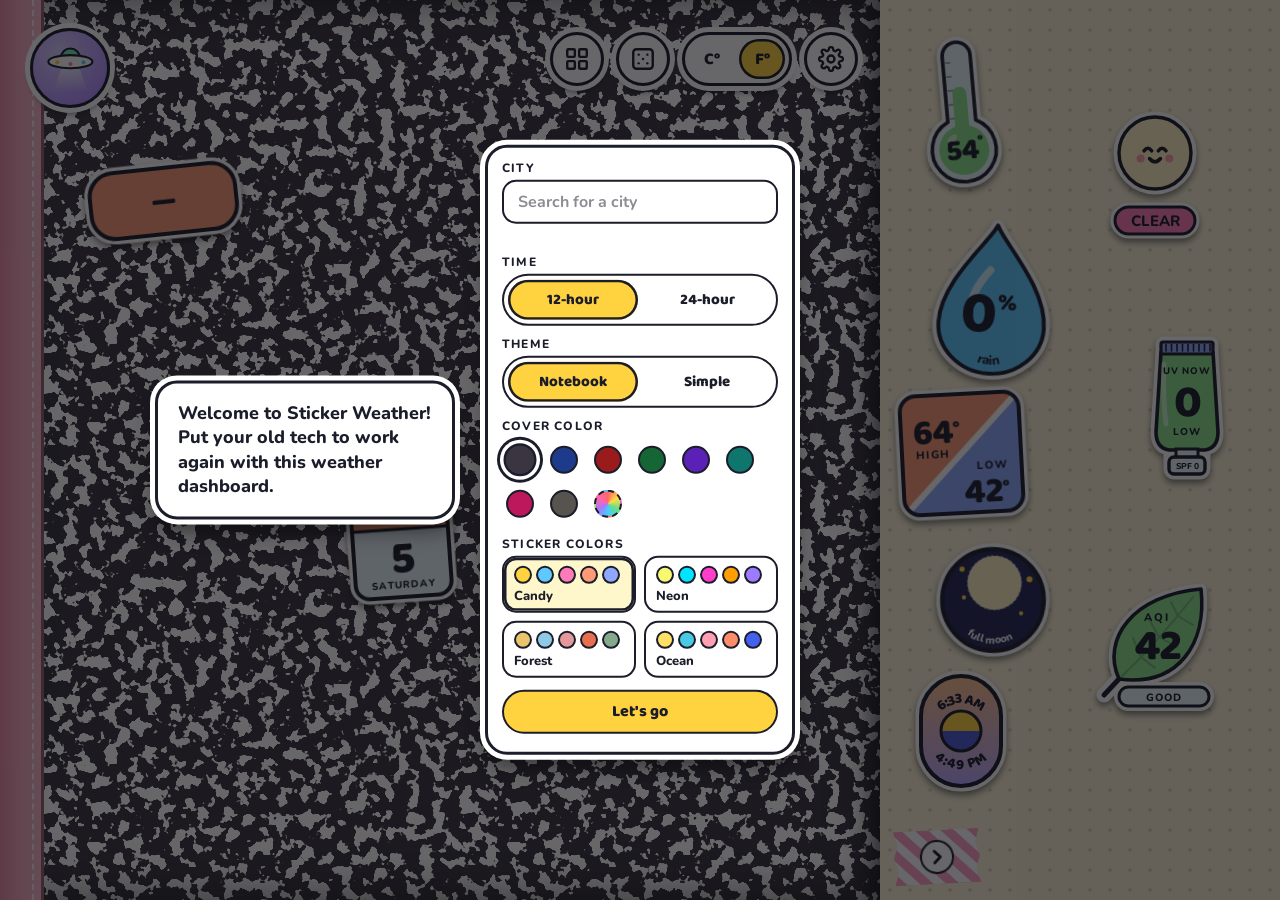
==== commit a6031705: "adjust the sun and label spacing. they no longer touch." ====
--- a/web/index.html
+++ b/web/index.html
@@ -548,7 +548,7 @@
       const bodyEdge = (cx, cy, r) => day ? edge(burst(cx, cy, r, 12, r * .14)) : ol('circle', `cx="${cx}" cy="${cy}" r="${r}"`);
       const cloud = t => `<g transform="${t}">${edge(CLOUD)}</g>`;
       const cloudIn = (t, f) => `<g transform="${t}"><path d="${CLOUD}" fill="${CLOUDF}" stroke="${INK}" stroke-width="3.4" stroke-linejoin="round"/>${f || ''}</g>`;
-      const icon = k === 'sunny' ? bodyEdge(44, 45, 36) + body(44, 45, 36, 1.1)
+      const icon = k === 'sunny' ? bodyEdge(44, 34, 36) + body(44, 34, 36, 1.1)
         : k === 'partly' ? bodyEdge(58, 36, 25) + cloud('translate(-2 6) scale(.9)') + body(58, 36, 25, .7) + cloudIn('translate(-2 6) scale(.9)')
         : cloud('translate(0 4)') + cloudIn('translate(0 4)', face(46, 52, .95));
       const words = label.length > 8 && label.includes(' ') ? label.split(' ') : [label];
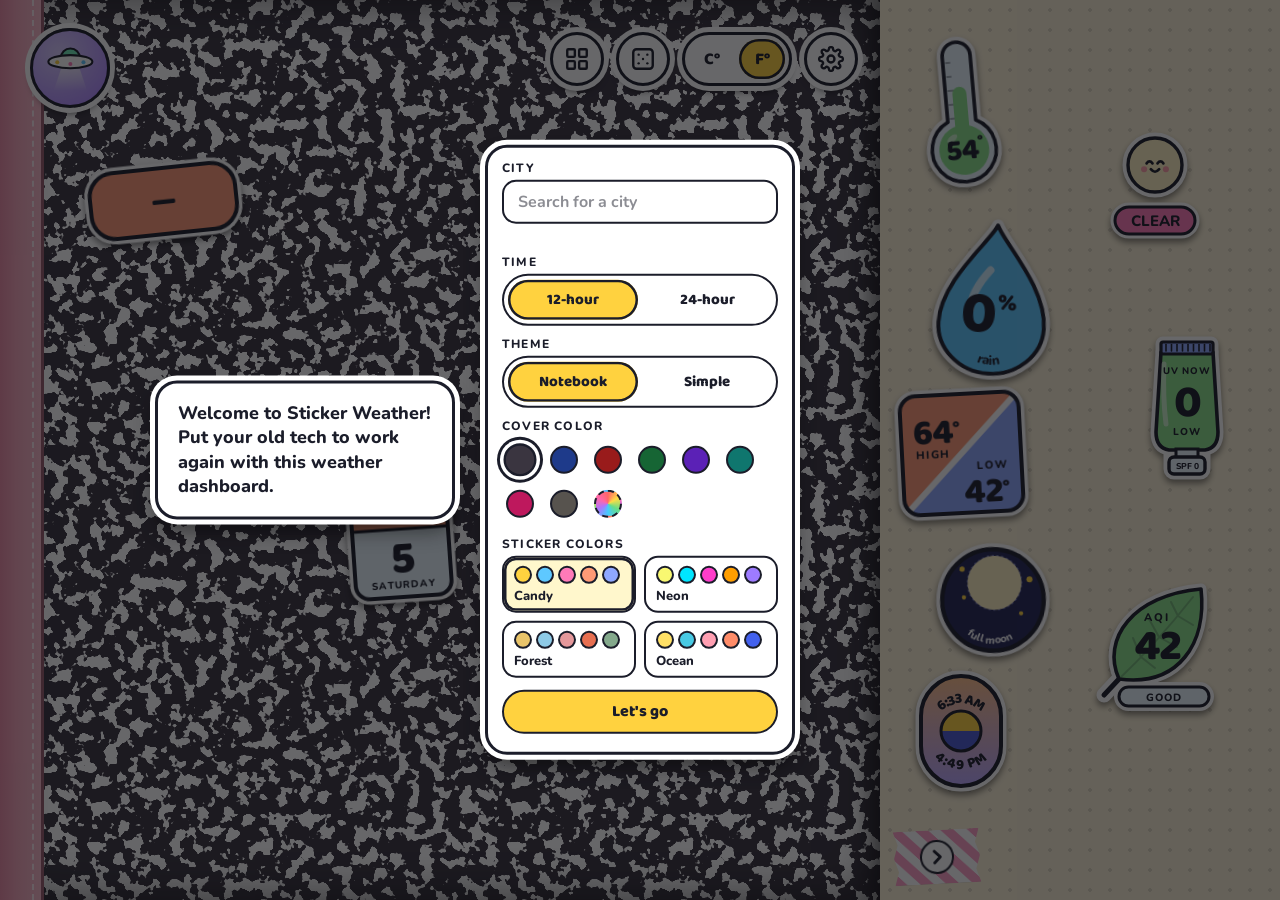
==== commit 583a0482: "adjust sizing of sun condition icons" ====
--- a/web/index.html
+++ b/web/index.html
@@ -548,7 +548,7 @@
       const bodyEdge = (cx, cy, r) => day ? edge(burst(cx, cy, r, 12, r * .14)) : ol('circle', `cx="${cx}" cy="${cy}" r="${r}"`);
       const cloud = t => `<g transform="${t}">${edge(CLOUD)}</g>`;
       const cloudIn = (t, f) => `<g transform="${t}"><path d="${CLOUD}" fill="${CLOUDF}" stroke="${INK}" stroke-width="3.4" stroke-linejoin="round"/>${f || ''}</g>`;
-      const icon = k === 'sunny' ? bodyEdge(44, 34, 36) + body(44, 34, 36, 1.1)
+      const icon = k === 'sunny' ? bodyEdge(44, 46, 27) + body(44, 46, 27, .84)
         : k === 'partly' ? bodyEdge(58, 36, 25) + cloud('translate(-2 6) scale(.9)') + body(58, 36, 25, .7) + cloudIn('translate(-2 6) scale(.9)')
         : cloud('translate(0 4)') + cloudIn('translate(0 4)', face(46, 52, .95));
       const words = label.length > 8 && label.includes(' ') ? label.split(' ') : [label];
